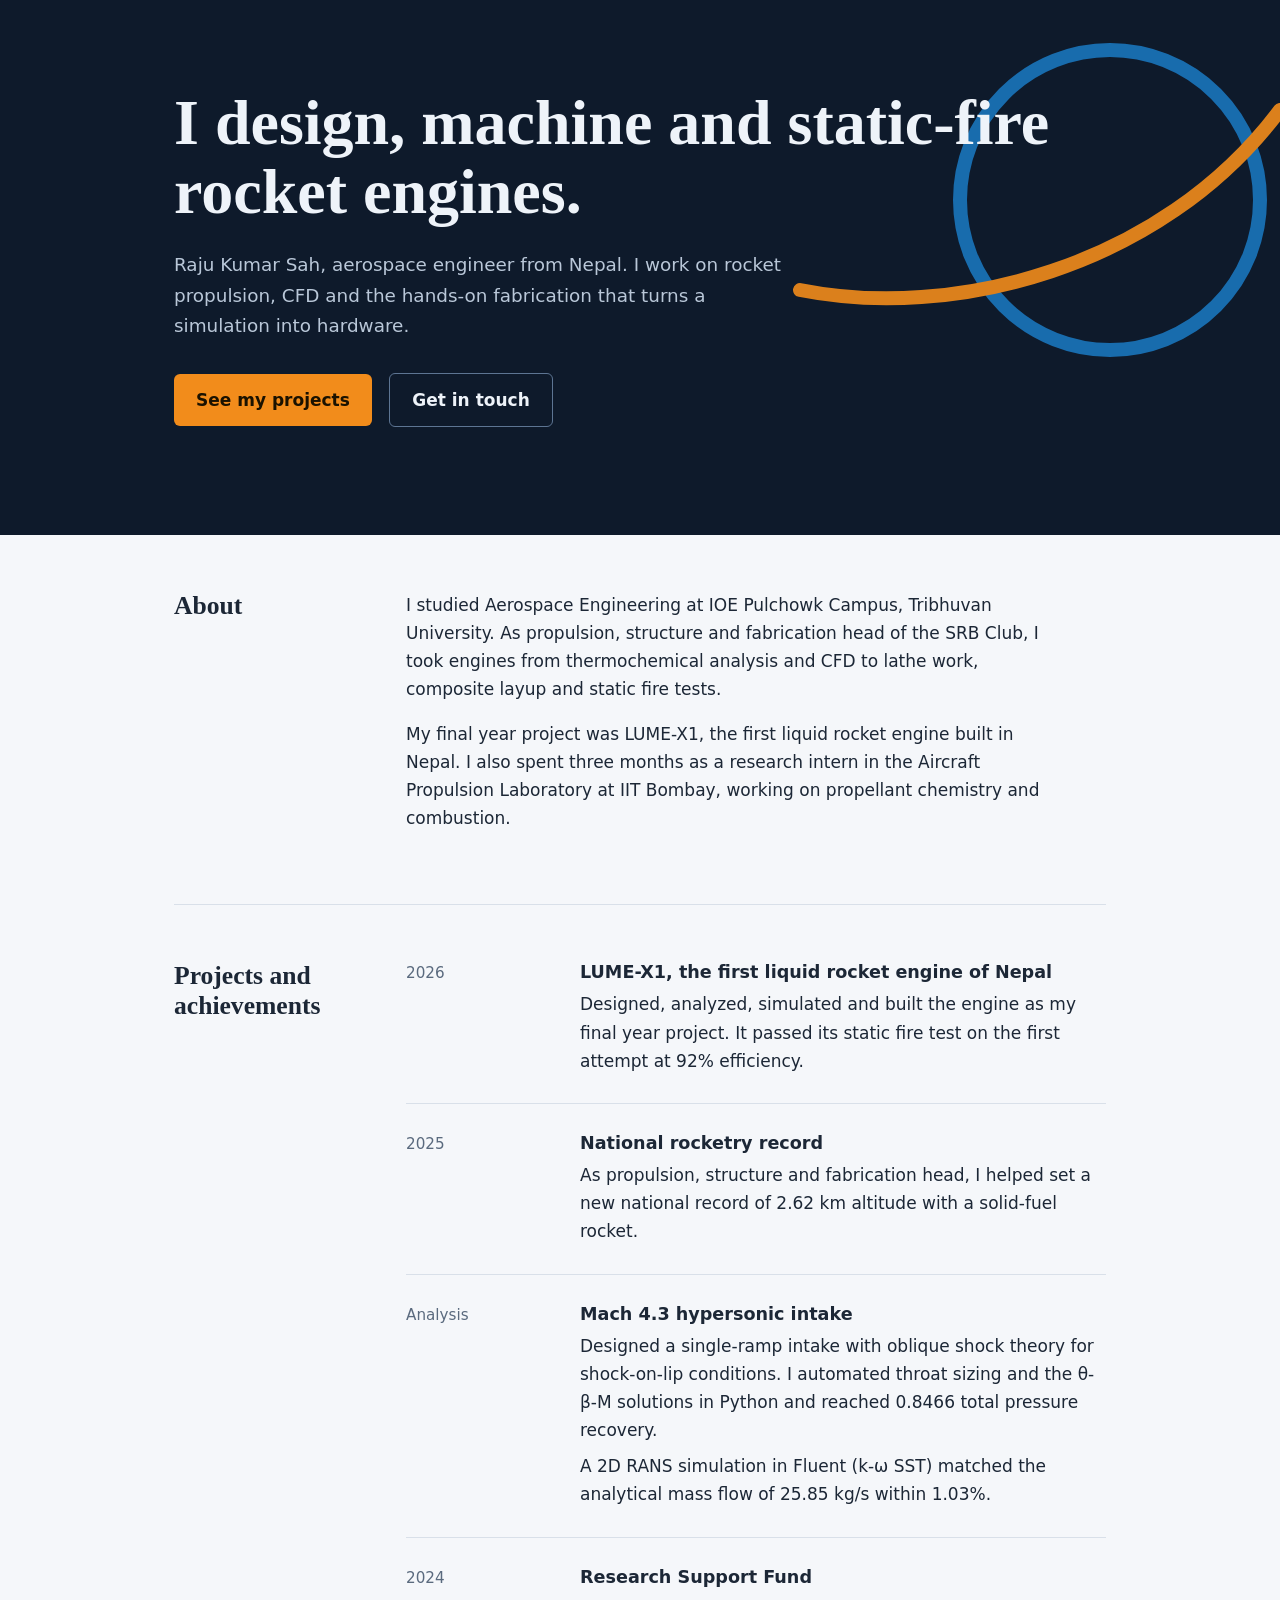
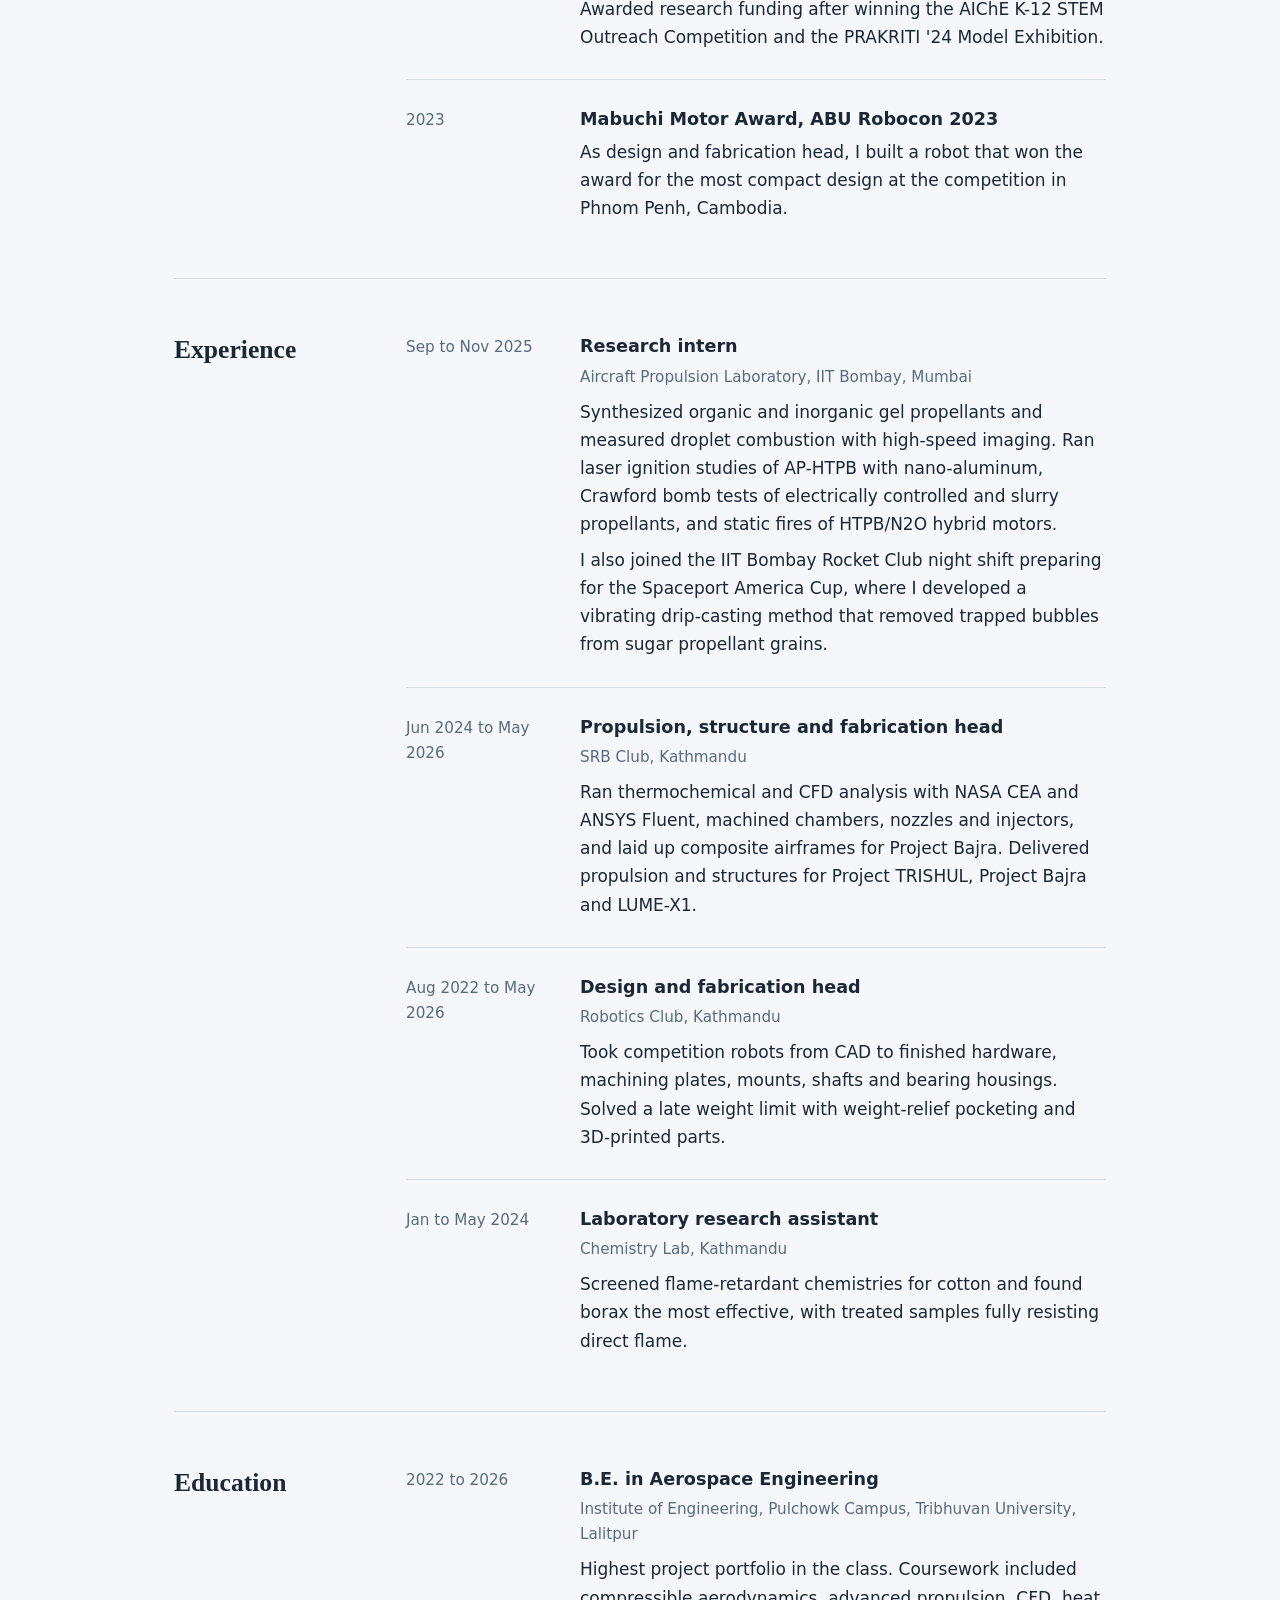
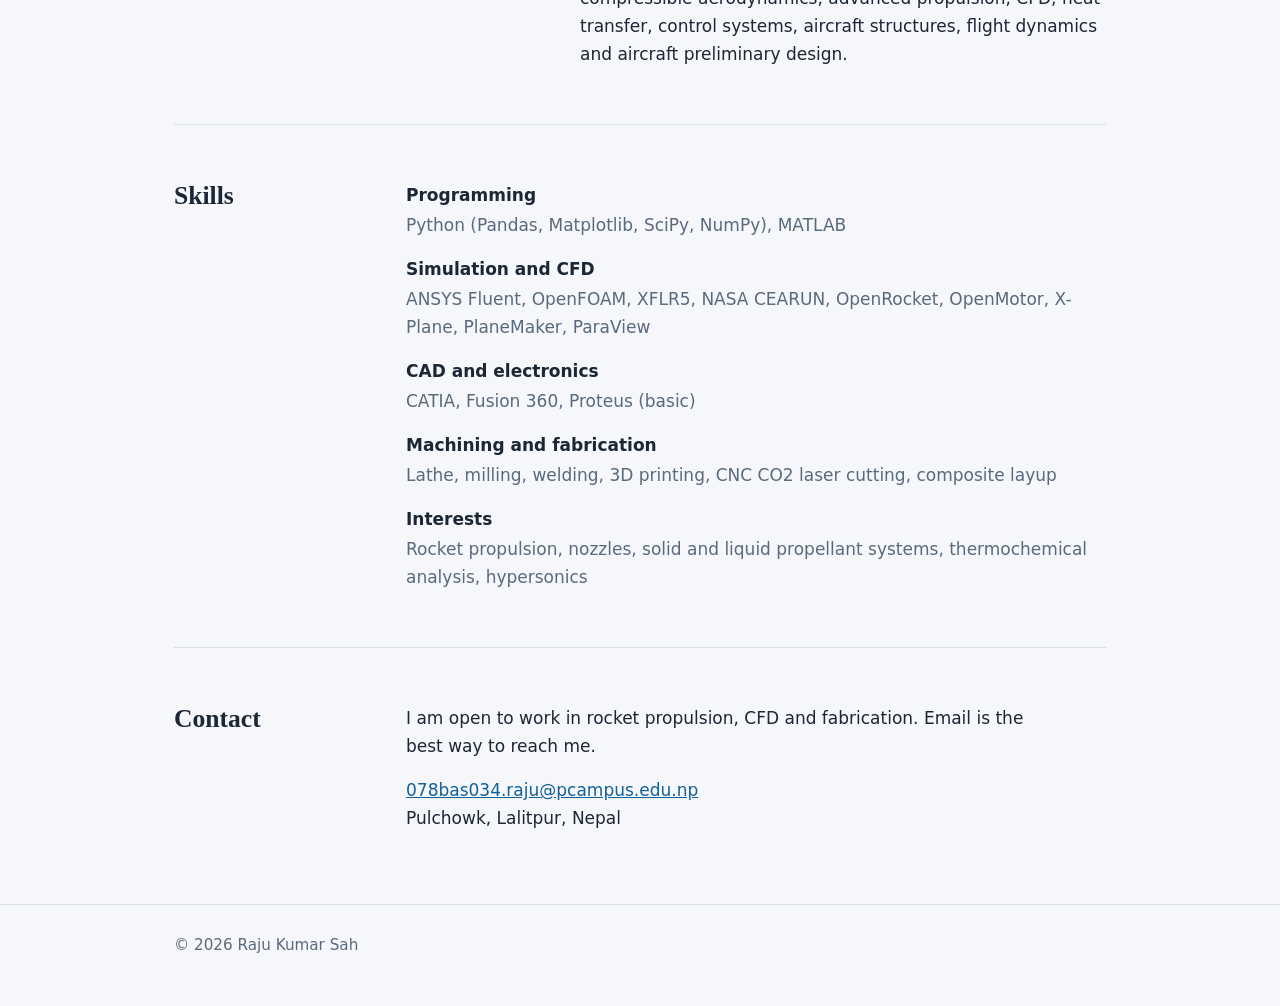
==== index1.html @ 1dc3b313 "Add files via upload" ====
<!DOCTYPE html>
<html lang="en">
<head>
  <meta charset="UTF-8">
  <meta name="viewport" content="width=device-width, initial-scale=1">
  <title>Raju Kumar Sah | Aerospace Engineer</title>
  <meta name="description" content="Portfolio of Raju Kumar Sah, aerospace engineer from Nepal working on rocket propulsion, CFD and precision fabrication.">
  <link rel="icon" type="image/png" href="faviconn.png">
  <style>
    :root {
      --ink: #0e1a2b;
      --paper: #f5f7fa;
      --text: #1c2736;
      --muted: #5a6a7e;
      --line: #d9e0e9;
      --blue: #1a75bc;
      --orange: #f28c1b;
      --link: #14609b;
    }
    @media (prefers-color-scheme: dark) {
      :root {
        --paper: #0b1420;
        --text: #dfe6ef;
        --muted: #9aa9bc;
        --line: #223247;
        --link: #6db4ec;
      }
    }
    * { box-sizing: border-box; }
    html { scroll-behavior: smooth; }
    body {
      margin: 0;
      background: var(--paper);
      color: var(--text);
      font: 17px/1.65 system-ui, -apple-system, "Segoe UI", Roboto, Arial, sans-serif;
    }
    a { color: var(--link); }
    a:focus-visible, .btn:focus-visible { outline: 3px solid var(--orange); outline-offset: 3px; }
    .wrap { max-width: 980px; margin: 0 auto; padding: 0 24px; }

    /* Hero */
    .hero { background: var(--ink); color: #eef3f9; position: relative; overflow: hidden; }
    .hero .wrap { padding-top: 88px; padding-bottom: 96px; position: relative; z-index: 1; }
    .hero h1 {
      font: 700 clamp(2.2rem, 6vw, 4rem)/1.08 Georgia, "Times New Roman", serif;
      margin: 0 0 24px;
      max-width: 15em;
    }
    .hero p { margin: 0 0 32px; max-width: 34em; color: #b9c7d8; font-size: 1.15rem; }
    .btn {
      display: inline-block; padding: 12px 22px; border-radius: 6px;
      text-decoration: none; font-weight: 600; margin: 0 12px 12px 0;
    }
    .btn.primary { background: var(--orange); color: #1b1200; }
    .btn.ghost { border: 1.5px solid #5d7593; color: #eef3f9; }
    .arc { position: absolute; right: -60px; top: 20px; width: 560px; max-width: 90vw; opacity: .9; }
    #fx { position: absolute; inset: 0; width: 100%; height: 100%; pointer-events: none; }

    /* Sections */
    .sec {
      display: grid; grid-template-columns: 200px 1fr; gap: 32px;
      padding: 56px 0; border-top: 1px solid var(--line);
    }
    main .sec:first-child { border-top: 0; }
    h2 { font: 700 1.6rem/1.2 Georgia, "Times New Roman", serif; margin: 0; }
    .entry {
      display: grid; grid-template-columns: 150px 1fr; gap: 24px;
      padding: 0 0 28px; margin: 0 0 28px; border-bottom: 1px solid var(--line);
    }
    .entry:last-child { border-bottom: 0; margin-bottom: 0; padding-bottom: 0; }
    .when { color: var(--muted); font-size: .95rem; }
    h3 { margin: 0 0 6px; font-size: 1.1rem; line-height: 1.35; }
    .org { color: var(--muted); margin: 0 0 8px; font-size: .95rem; }
    .entry p { margin: 0 0 8px; max-width: 60ch; }
    .entry p:last-child { margin-bottom: 0; }
    .about p { margin: 0 0 16px; max-width: 60ch; }
    dl { margin: 0; }
    dt { font-weight: 700; margin-top: 16px; }
    dt:first-child { margin-top: 0; }
    dd { margin: 2px 0 0; color: var(--muted); }
    footer { border-top: 1px solid var(--line); padding: 28px 0 48px; color: var(--muted); font-size: .95rem; }

    @media (max-width: 720px) {
      .sec { grid-template-columns: 1fr; gap: 20px; padding: 40px 0; }
      .entry { grid-template-columns: 1fr; gap: 4px; }
      .hero .wrap { padding-top: 64px; padding-bottom: 72px; }
      .arc { opacity: .35; right: -140px; }
    }
  </style>
</head>
<body>
  <header class="hero">
    <svg class="arc" viewBox="0 0 560 360" fill="none" aria-hidden="true">
      <circle cx="330" cy="180" r="150" stroke="#1a75bc" stroke-width="14"/>
      <path d="M20 270 C 170 300, 380 250, 500 90" stroke="#f28c1b" stroke-width="14" stroke-linecap="round"/>
    </svg>
    <canvas id="fx" aria-hidden="true"></canvas>
    <div class="wrap">
      <h1>I design, machine and static-fire rocket engines.</h1>
      <p>Raju Kumar Sah, aerospace engineer from Nepal. I work on rocket propulsion, CFD and the hands-on fabrication that turns a simulation into hardware.</p>
      <a class="btn primary" href="#projects">See my projects</a>
      <a class="btn ghost" href="#contact">Get in touch</a>
    </div>
  </header>

  <main class="wrap">
    <section class="sec about" id="about">
      <h2>About</h2>
      <div>
        <p>I studied Aerospace Engineering at IOE Pulchowk Campus, Tribhuvan University. As propulsion, structure and fabrication head of the SRB Club, I took engines from thermochemical analysis and CFD to lathe work, composite layup and static fire tests.</p>
        <p>My final year project was LUME-X1, the first liquid rocket engine built in Nepal. I also spent three months as a research intern in the Aircraft Propulsion Laboratory at IIT Bombay, working on propellant chemistry and combustion.</p>
      </div>
    </section>

    <section class="sec" id="projects">
      <h2>Projects and achievements</h2>
      <div>
        <article class="entry">
          <div class="when">2026</div>
          <div>
            <h3>LUME-X1, the first liquid rocket engine of Nepal</h3>
            <p>Designed, analyzed, simulated and built the engine as my final year project. It passed its static fire test on the first attempt at 92% efficiency.</p>
          </div>
        </article>
        <article class="entry">
          <div class="when">2025</div>
          <div>
            <h3>National rocketry record</h3>
            <p>As propulsion, structure and fabrication head, I helped set a new national record of 2.62 km altitude with a solid-fuel rocket.</p>
          </div>
        </article>
        <article class="entry">
          <div class="when">Analysis</div>
          <div>
            <h3>Mach 4.3 hypersonic intake</h3>
            <p>Designed a single-ramp intake with oblique shock theory for shock-on-lip conditions. I automated throat sizing and the &theta;-&beta;-M solutions in Python and reached 0.8466 total pressure recovery.</p>
            <p>A 2D RANS simulation in Fluent (k-&omega; SST) matched the analytical mass flow of 25.85 kg/s within 1.03%.</p>
          </div>
        </article>
        <article class="entry">
          <div class="when">2024</div>
          <div>
            <h3>Research Support Fund</h3>
            <p>Awarded research funding after winning the AIChE K-12 STEM Outreach Competition and the PRAKRITI '24 Model Exhibition.</p>
          </div>
        </article>
        <article class="entry">
          <div class="when">2023</div>
          <div>
            <h3>Mabuchi Motor Award, ABU Robocon 2023</h3>
            <p>As design and fabrication head, I built a robot that won the award for the most compact design at the competition in Phnom Penh, Cambodia.</p>
          </div>
        </article>
      </div>
    </section>

    <section class="sec" id="experience">
      <h2>Experience</h2>
      <div>
        <article class="entry">
          <div class="when">Sep to Nov 2025</div>
          <div>
            <h3>Research intern</h3>
            <p class="org">Aircraft Propulsion Laboratory, IIT Bombay, Mumbai</p>
            <p>Synthesized organic and inorganic gel propellants and measured droplet combustion with high-speed imaging. Ran laser ignition studies of AP-HTPB with nano-aluminum, Crawford bomb tests of electrically controlled and slurry propellants, and static fires of HTPB/N2O hybrid motors.</p>
            <p>I also joined the IIT Bombay Rocket Club night shift preparing for the Spaceport America Cup, where I developed a vibrating drip-casting method that removed trapped bubbles from sugar propellant grains.</p>
          </div>
        </article>
        <article class="entry">
          <div class="when">Jun 2024 to May 2026</div>
          <div>
            <h3>Propulsion, structure and fabrication head</h3>
            <p class="org">SRB Club, Kathmandu</p>
            <p>Ran thermochemical and CFD analysis with NASA CEA and ANSYS Fluent, machined chambers, nozzles and injectors, and laid up composite airframes for Project Bajra. Delivered propulsion and structures for Project TRISHUL, Project Bajra and LUME-X1.</p>
          </div>
        </article>
        <article class="entry">
          <div class="when">Aug 2022 to May 2026</div>
          <div>
            <h3>Design and fabrication head</h3>
            <p class="org">Robotics Club, Kathmandu</p>
            <p>Took competition robots from CAD to finished hardware, machining plates, mounts, shafts and bearing housings. Solved a late weight limit with weight-relief pocketing and 3D-printed parts.</p>
          </div>
        </article>
        <article class="entry">
          <div class="when">Jan to May 2024</div>
          <div>
            <h3>Laboratory research assistant</h3>
            <p class="org">Chemistry Lab, Kathmandu</p>
            <p>Screened flame-retardant chemistries for cotton and found borax the most effective, with treated samples fully resisting direct flame.</p>
          </div>
        </article>
      </div>
    </section>

    <section class="sec" id="education">
      <h2>Education</h2>
      <div>
        <article class="entry">
          <div class="when">2022 to 2026</div>
          <div>
            <h3>B.E. in Aerospace Engineering</h3>
            <p class="org">Institute of Engineering, Pulchowk Campus, Tribhuvan University, Lalitpur</p>
            <p>Highest project portfolio in the class. Coursework included compressible aerodynamics, advanced propulsion, CFD, heat transfer, control systems, aircraft structures, flight dynamics and aircraft preliminary design.</p>
          </div>
        </article>
      </div>
    </section>

    <section class="sec" id="skills">
      <h2>Skills</h2>
      <dl>
        <dt>Programming</dt>
        <dd>Python (Pandas, Matplotlib, SciPy, NumPy), MATLAB</dd>
        <dt>Simulation and CFD</dt>
        <dd>ANSYS Fluent, OpenFOAM, XFLR5, NASA CEARUN, OpenRocket, OpenMotor, X-Plane, PlaneMaker, ParaView</dd>
        <dt>CAD and electronics</dt>
        <dd>CATIA, Fusion 360, Proteus (basic)</dd>
        <dt>Machining and fabrication</dt>
        <dd>Lathe, milling, welding, 3D printing, CNC CO2 laser cutting, composite layup</dd>
        <dt>Interests</dt>
        <dd>Rocket propulsion, nozzles, solid and liquid propellant systems, thermochemical analysis, hypersonics</dd>
      </dl>
    </section>

    <section class="sec" id="contact">
      <h2>Contact</h2>
      <div class="about">
        <p>I am open to work in rocket propulsion, CFD and fabrication. Email is the best way to reach me.</p>
        <p><a href="mailto:078bas034.raju@pcampus.edu.np">078bas034.raju@pcampus.edu.np</a><br>Pulchowk, Lalitpur, Nepal</p>
      </div>
    </section>
  </main>

  <footer>
    <div class="wrap">&copy; 2026 Raju Kumar Sah</div>
  </footer>

  <script>
    /* Slow subsonic liquid rockets launched from the cursor in random directions, top section only */
    (function () {
      var hero = document.querySelector('.hero');
      var cv = document.getElementById('fx');
      if (!hero || !cv || matchMedia('(prefers-reduced-motion: reduce)').matches) return;
      var ctx = cv.getContext('2d');
      var dpr = Math.min(window.devicePixelRatio || 1, 2);
      var W, H, rockets = [], puffs = [], anchor = null, lastLaunch = 0;

      function size() {
        W = hero.clientWidth; H = hero.clientHeight;
        cv.width = W * dpr; cv.height = H * dpr;
        ctx.setTransform(dpr, 0, 0, dpr, 0, 0);
      }
      size();
      addEventListener('resize', size);

      hero.addEventListener('pointermove', function (e) {
        if (e.pointerType === 'touch') return;
        var r = hero.getBoundingClientRect();
        var x = e.clientX - r.left, y = e.clientY - r.top;
        if (!anchor) { anchor = { x: x, y: y }; return; }
        var now = Date.now();
        if (now - lastLaunch > 220 && Math.hypot(x - anchor.x, y - anchor.y) > 14 && rockets.length < 12) {
          var dir = Math.random() * Math.PI * 2;
          rockets.push({ x: x, y: y, base: dir, a: dir, v: 0.8, age: 0, ph: Math.random() * 6 });
          lastLaunch = now;
          anchor = { x: x, y: y };
        }
      });
      hero.addEventListener('pointerleave', function () { anchor = null; });

      function drawRocket(k) {
        ctx.save();
        ctx.translate(k.x, k.y);
        ctx.rotate(k.a);
        /* smooth subsonic exhaust plume, no shock diamonds */
        ctx.globalCompositeOperation = 'lighter';
        var L = 12 + k.v * 4;
        var g = ctx.createLinearGradient(-19, 0, -19 - L, 0);
        g.addColorStop(0, 'rgba(255,225,160,0.95)');
        g.addColorStop(0.4, 'rgba(255,150,50,0.6)');
        g.addColorStop(1, 'rgba(255,100,20,0)');
        ctx.fillStyle = g;
        ctx.beginPath(); ctx.moveTo(-19, -4); ctx.quadraticCurveTo(-19 - L * 0.6, -3, -19 - L, 0);
        ctx.quadraticCurveTo(-19 - L * 0.6, 3, -19, 4); ctx.fill();
        ctx.fillStyle = 'rgba(255,245,220,0.7)';
        ctx.beginPath(); ctx.moveTo(-19, -1.8); ctx.lineTo(-19 - L * 0.45, 0); ctx.lineTo(-19, 1.8); ctx.fill();
        /* airframe: tank, interstage band, ogive nose, engine bell, small fins */
        ctx.globalCompositeOperation = 'source-over';
        ctx.fillStyle = '#1a75bc';
        ctx.beginPath(); ctx.moveTo(-14, -3.5); ctx.lineTo(-18, -8); ctx.lineTo(-9, -3.5); ctx.fill();
        ctx.beginPath(); ctx.moveTo(-14, 3.5); ctx.lineTo(-18, 8); ctx.lineTo(-9, 3.5); ctx.fill();
        ctx.fillStyle = '#7c8ba0';
        ctx.beginPath(); ctx.moveTo(-14, -2); ctx.lineTo(-19, -4); ctx.lineTo(-19, 4); ctx.lineTo(-14, 2); ctx.fill();
        ctx.fillStyle = '#e9f1fb';
        ctx.fillRect(-14, -3.5, 26, 7);
        ctx.fillStyle = '#2c3a4d';
        ctx.fillRect(-2, -3.5, 3, 7);
        ctx.fillStyle = '#f28c1b';
        ctx.beginPath(); ctx.moveTo(12, -3.5); ctx.quadraticCurveTo(21, -2.5, 26, 0);
        ctx.quadraticCurveTo(21, 2.5, 12, 3.5); ctx.fill();
        ctx.restore();
      }

      function frame() {
        ctx.clearRect(0, 0, W, H);
        var i, p, k;
        for (i = rockets.length - 1; i >= 0; i--) {
          k = rockets[i];
          k.v = Math.min(k.v + 0.05, 5);
          k.age++;
          k.a = k.base + Math.sin(k.age * 0.12 + k.ph) * 0.04;
          k.x += Math.cos(k.a) * k.v; k.y += Math.sin(k.a) * k.v;
          if (k.age > 300 || k.y < -60 || k.y > H + 60 || k.x < -60 || k.x > W + 60) { rockets.splice(i, 1); continue; }
          var tx = k.x - Math.cos(k.a) * 20, ty = k.y - Math.sin(k.a) * 20;
          if (puffs.length < 900) {
            puffs.push({ x: tx, y: ty, vx: (Math.random() - 0.5) * 0.5, vy: (Math.random() - 0.5) * 0.5, life: 1, r: 3, hot: true });
            puffs.push({ x: tx, y: ty, vx: (Math.random() - 0.5) * 0.7, vy: (Math.random() - 0.5) * 0.7, life: 1, r: 5, hot: false });
          }
        }
        ctx.globalCompositeOperation = 'lighter';
        for (i = puffs.length - 1; i >= 0; i--) {
          p = puffs[i];
          p.x += p.vx; p.y += p.vy;
          p.life -= p.hot ? 0.06 : 0.018;
          p.r += p.hot ? 0.15 : 0.28;
          if (p.life <= 0) { puffs.splice(i, 1); continue; }
          ctx.fillStyle = p.hot ? 'rgba(255,170,70,' + (0.4 * p.life) + ')' : 'rgba(170,190,215,' + (0.16 * p.life) + ')';
          ctx.beginPath(); ctx.arc(p.x, p.y, p.r, 0, 6.283); ctx.fill();
        }
        ctx.globalCompositeOperation = 'source-over';
        for (i = 0; i < rockets.length; i++) drawRocket(rockets[i]);
        requestAnimationFrame(frame);
      }
      frame();
    })();
  </script>
</body>
</html>
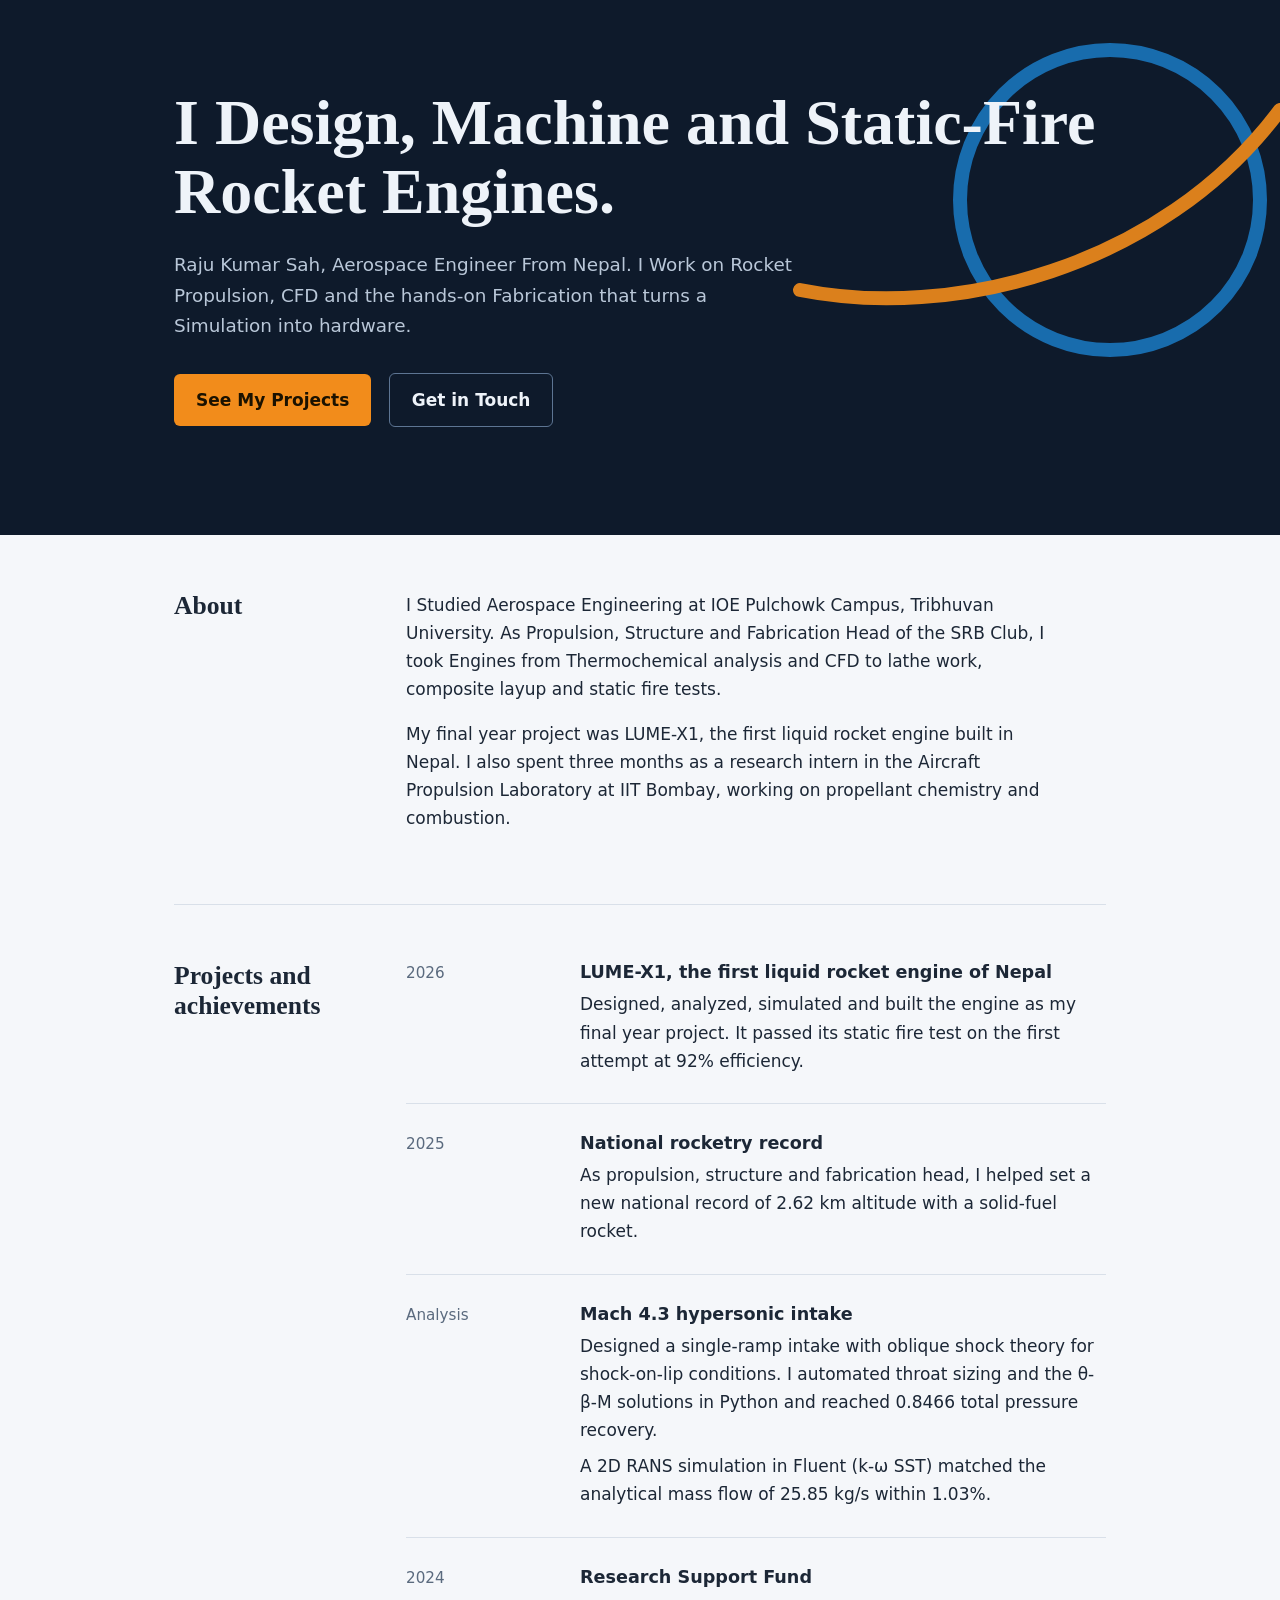
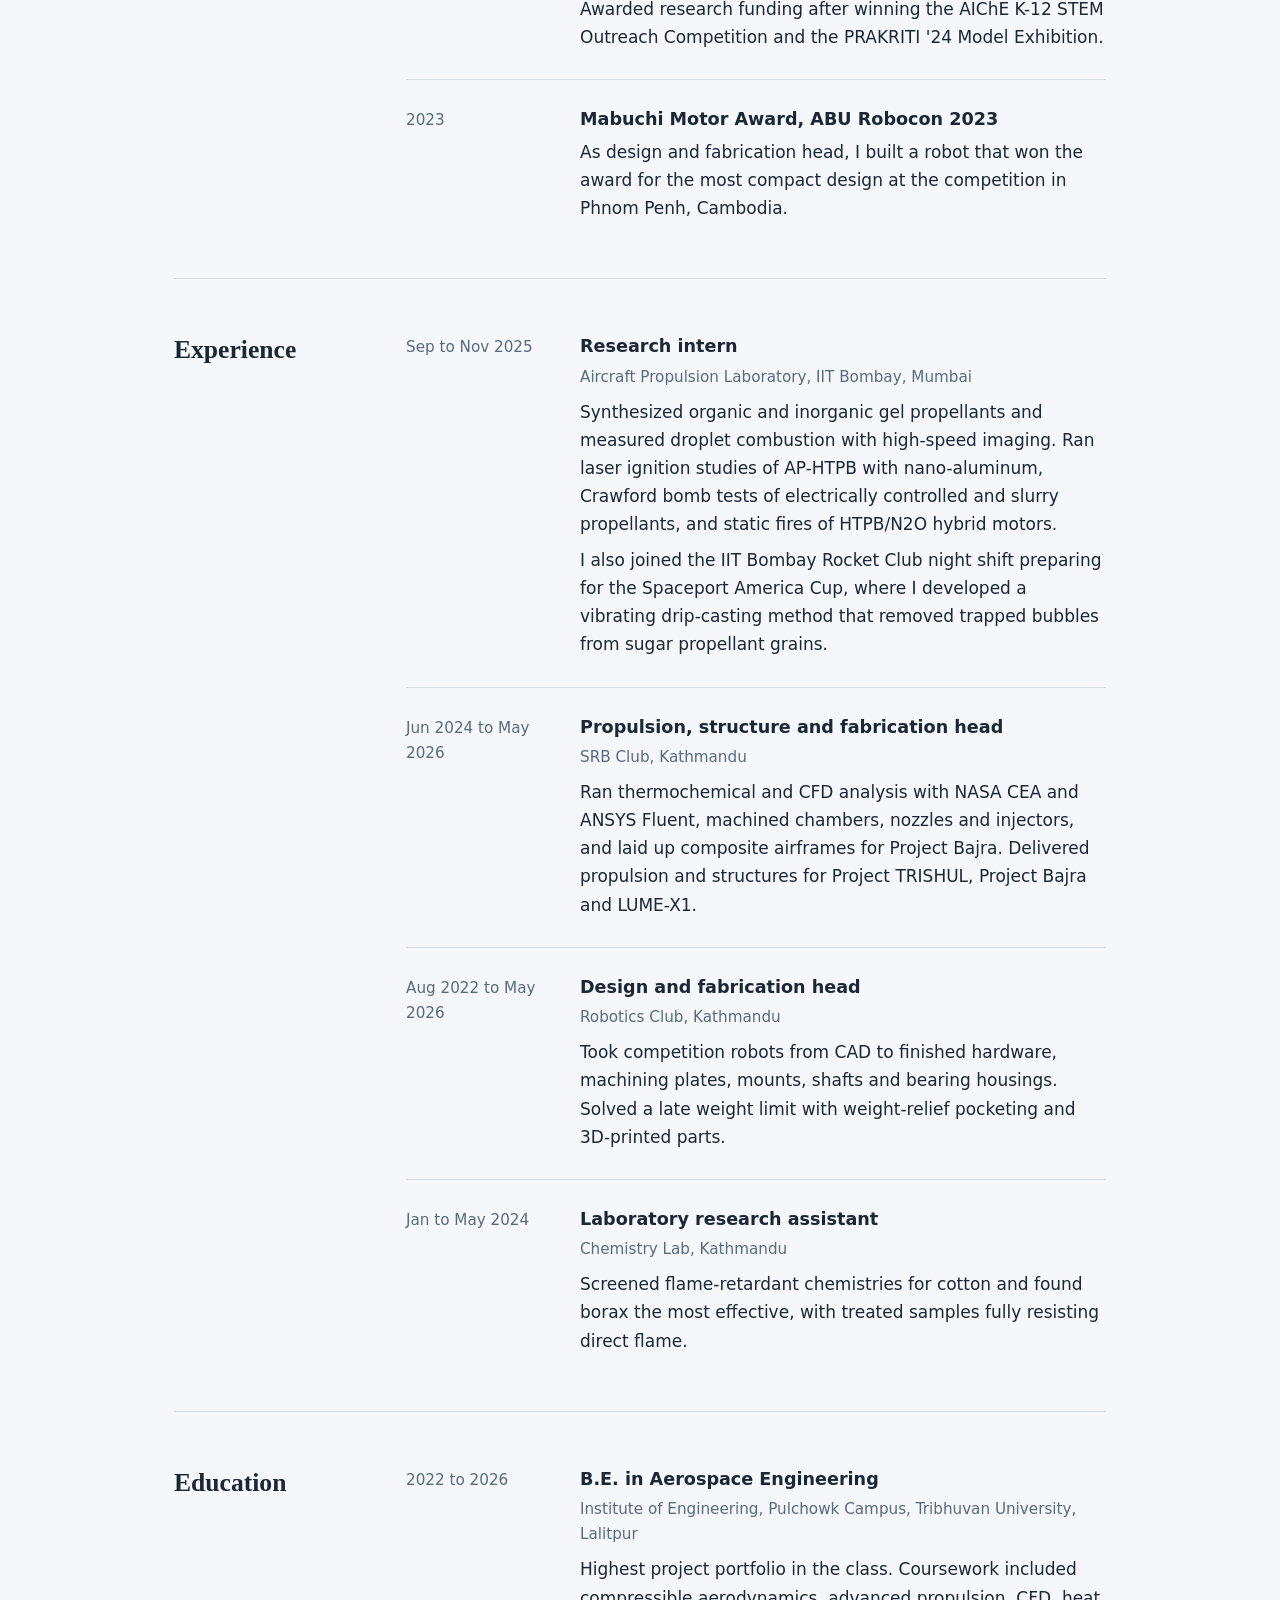
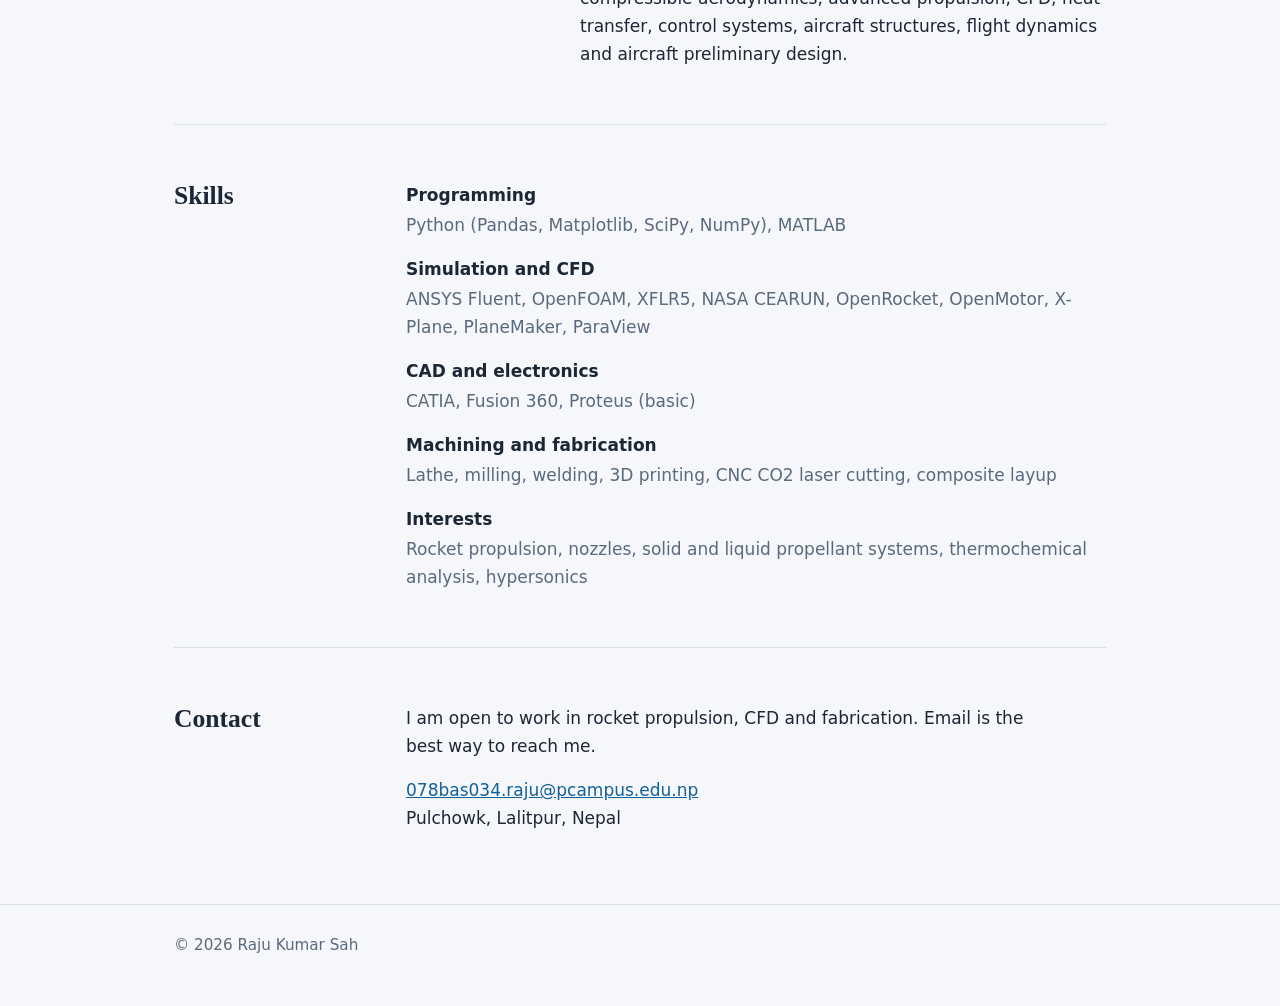
==== commit b0dfe3f4: "Update index1.html" ====
--- a/index1.html
+++ b/index1.html
@@ -4,7 +4,7 @@
   <meta charset="UTF-8">
   <meta name="viewport" content="width=device-width, initial-scale=1">
   <title>Raju Kumar Sah | Aerospace Engineer</title>
-  <meta name="description" content="Portfolio of Raju Kumar Sah, aerospace engineer from Nepal working on rocket propulsion, CFD and precision fabrication.">
+  <meta name="description" content="Portfolio of Raju Kumar Sah, Aerospace Engineer From Nepal Working on Rocket Propulsion, CFD and Precision Fabrication.">
   <link rel="icon" type="image/png" href="faviconn.png">
   <style>
     :root {
@@ -96,10 +96,10 @@
     </svg>
     <canvas id="fx" aria-hidden="true"></canvas>
     <div class="wrap">
-      <h1>I design, machine and static-fire rocket engines.</h1>
-      <p>Raju Kumar Sah, aerospace engineer from Nepal. I work on rocket propulsion, CFD and the hands-on fabrication that turns a simulation into hardware.</p>
-      <a class="btn primary" href="#projects">See my projects</a>
-      <a class="btn ghost" href="#contact">Get in touch</a>
+      <h1>I Design, Machine and Static-Fire Rocket Engines.</h1>
+      <p>Raju Kumar Sah, Aerospace Engineer From Nepal. I Work on Rocket Propulsion, CFD and the hands-on Fabrication that turns a Simulation into hardware.</p>
+      <a class="btn primary" href="#projects">See My Projects</a>
+      <a class="btn ghost" href="#contact">Get in Touch</a>
     </div>
   </header>
 
@@ -107,7 +107,7 @@
     <section class="sec about" id="about">
       <h2>About</h2>
       <div>
-        <p>I studied Aerospace Engineering at IOE Pulchowk Campus, Tribhuvan University. As propulsion, structure and fabrication head of the SRB Club, I took engines from thermochemical analysis and CFD to lathe work, composite layup and static fire tests.</p>
+        <p>I Studied Aerospace Engineering at IOE Pulchowk Campus, Tribhuvan University. As Propulsion, Structure and Fabrication Head of the SRB Club, I took Engines from Thermochemical analysis and CFD to lathe work, composite layup and static fire tests.</p>
         <p>My final year project was LUME-X1, the first liquid rocket engine built in Nepal. I also spent three months as a research intern in the Aircraft Propulsion Laboratory at IIT Bombay, working on propellant chemistry and combustion.</p>
       </div>
     </section>
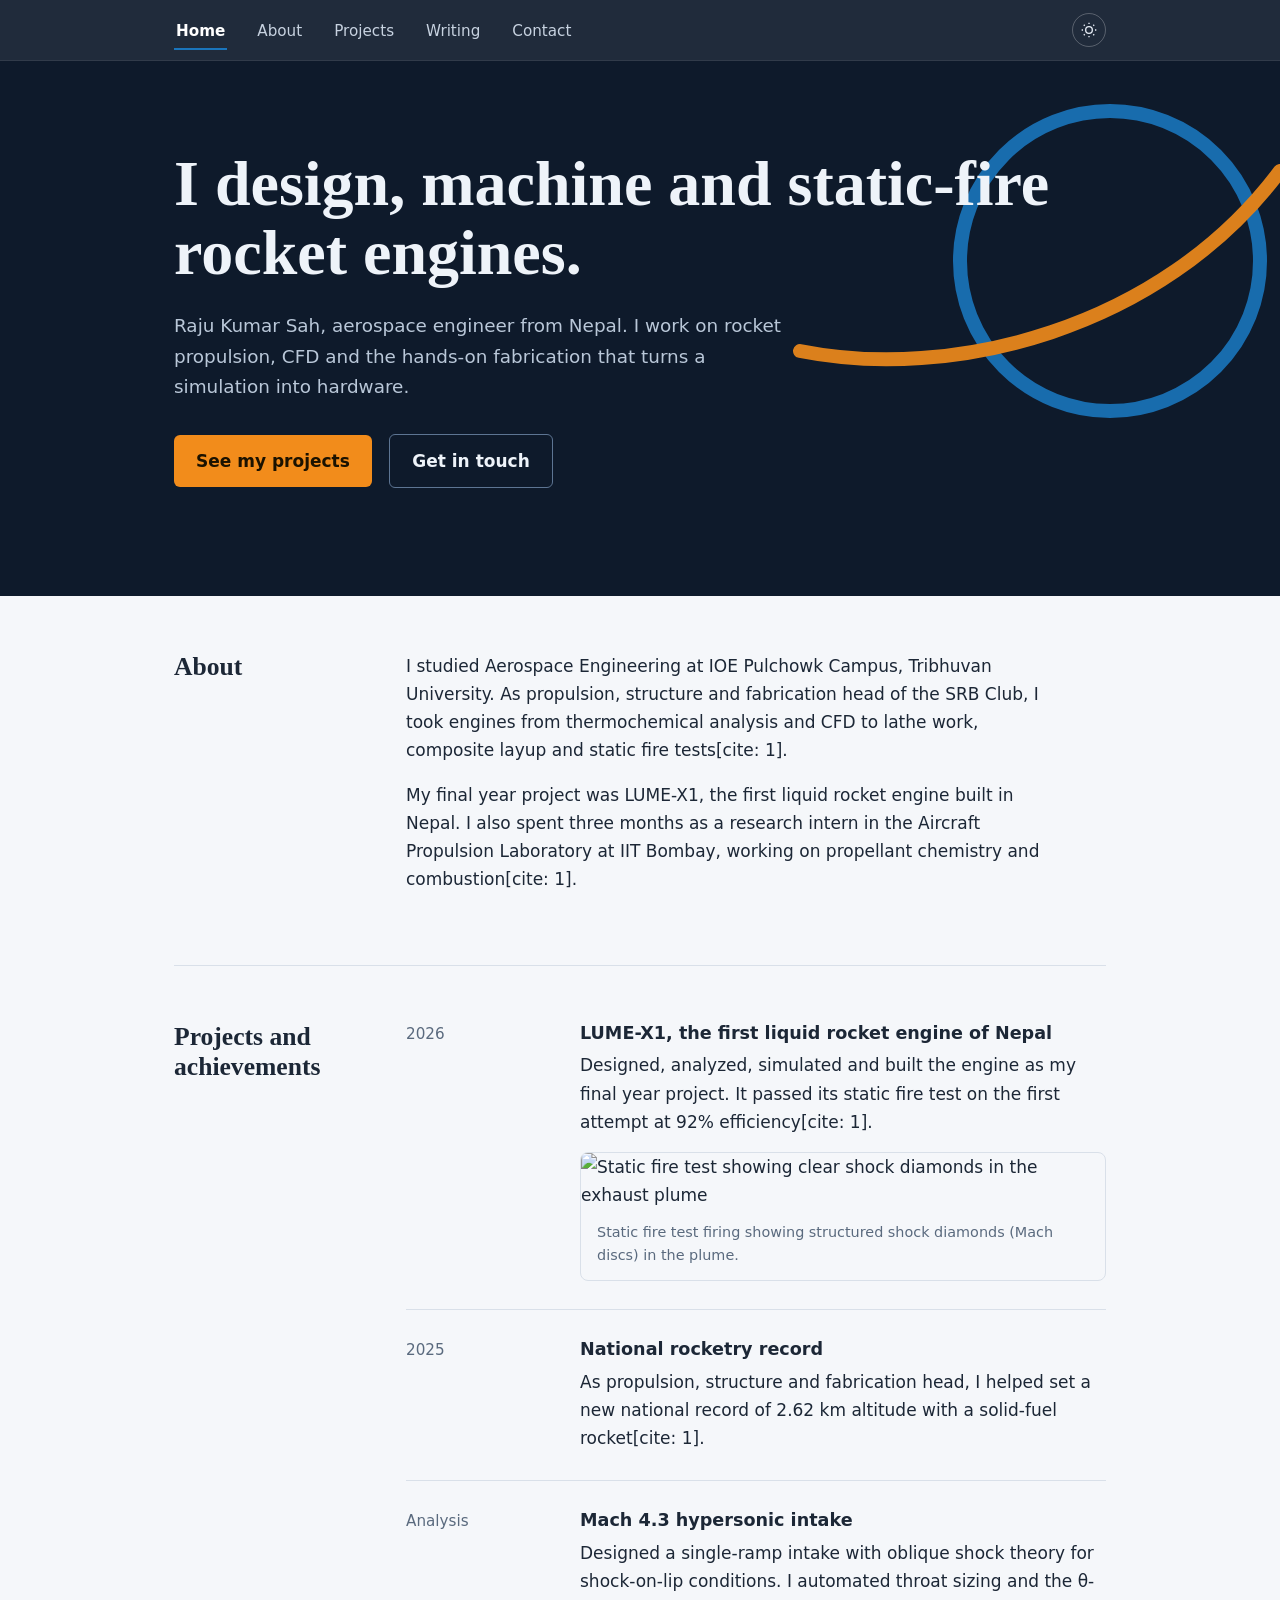
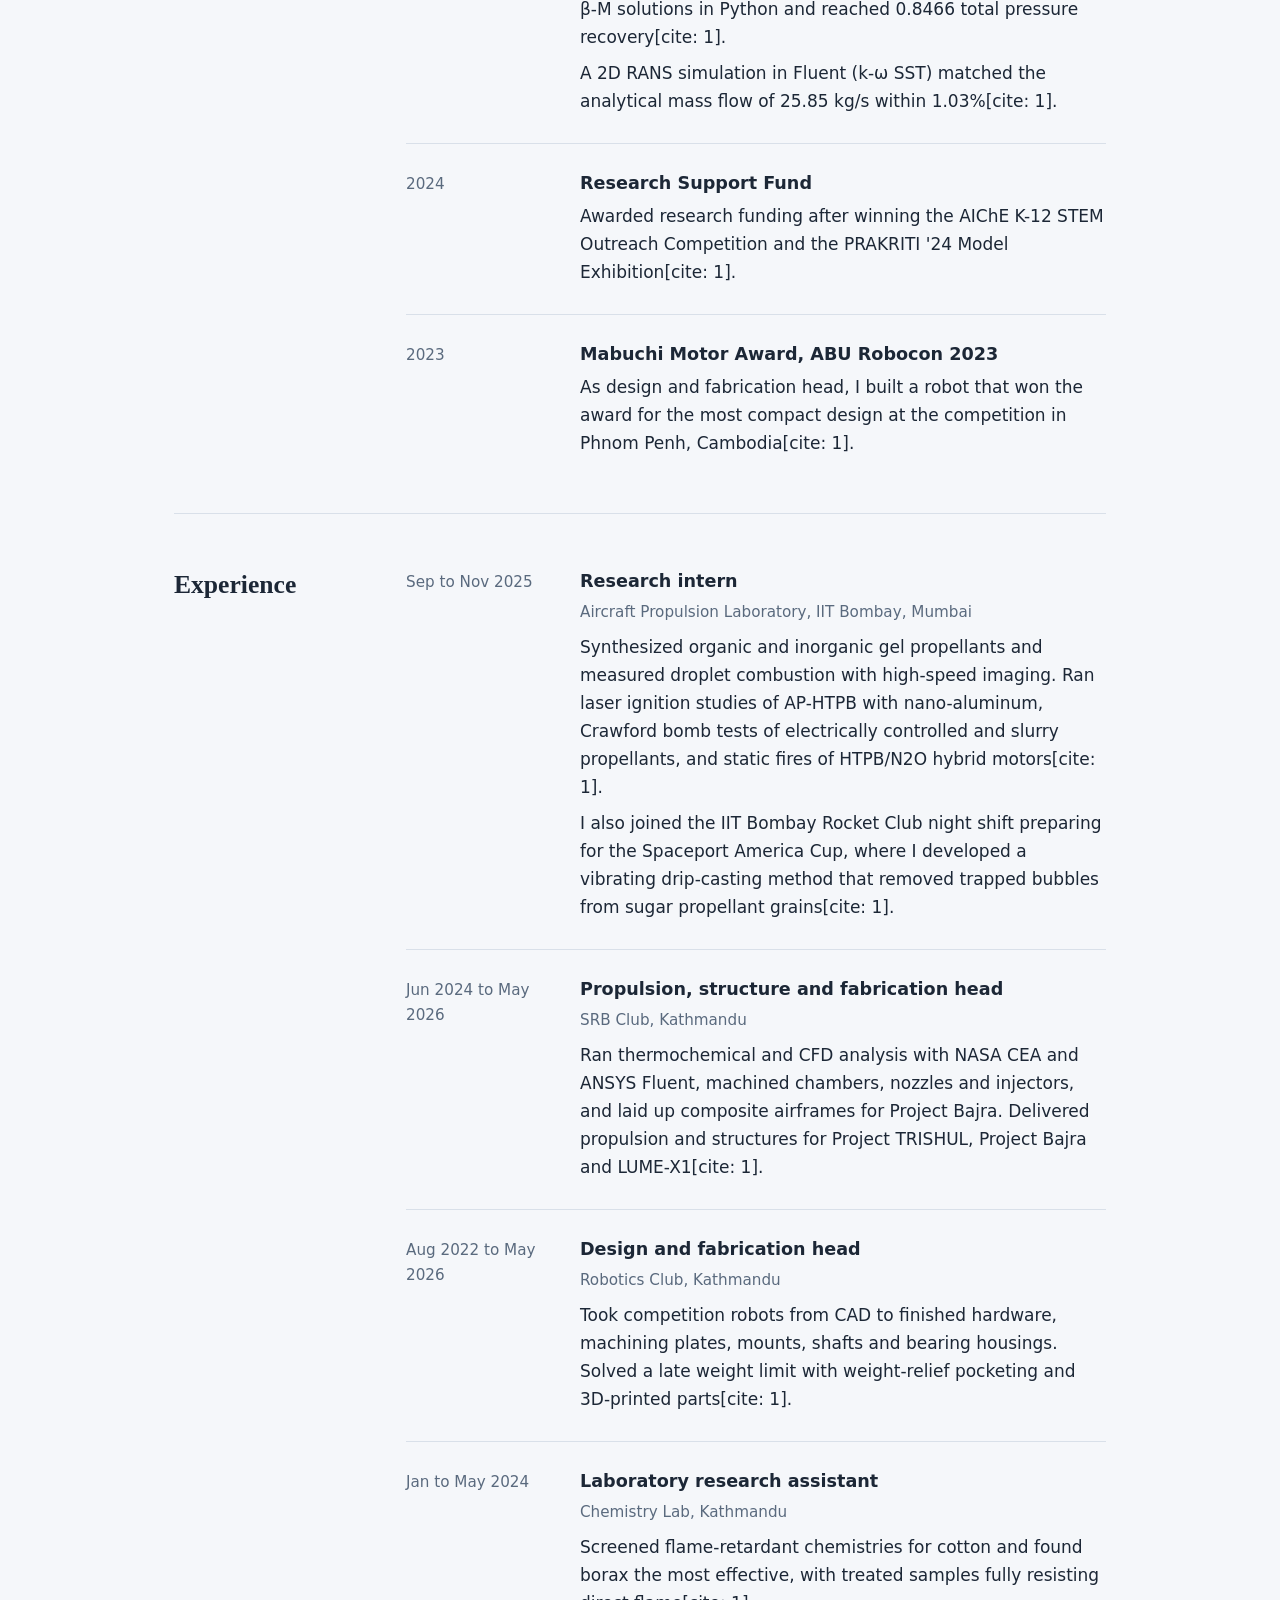
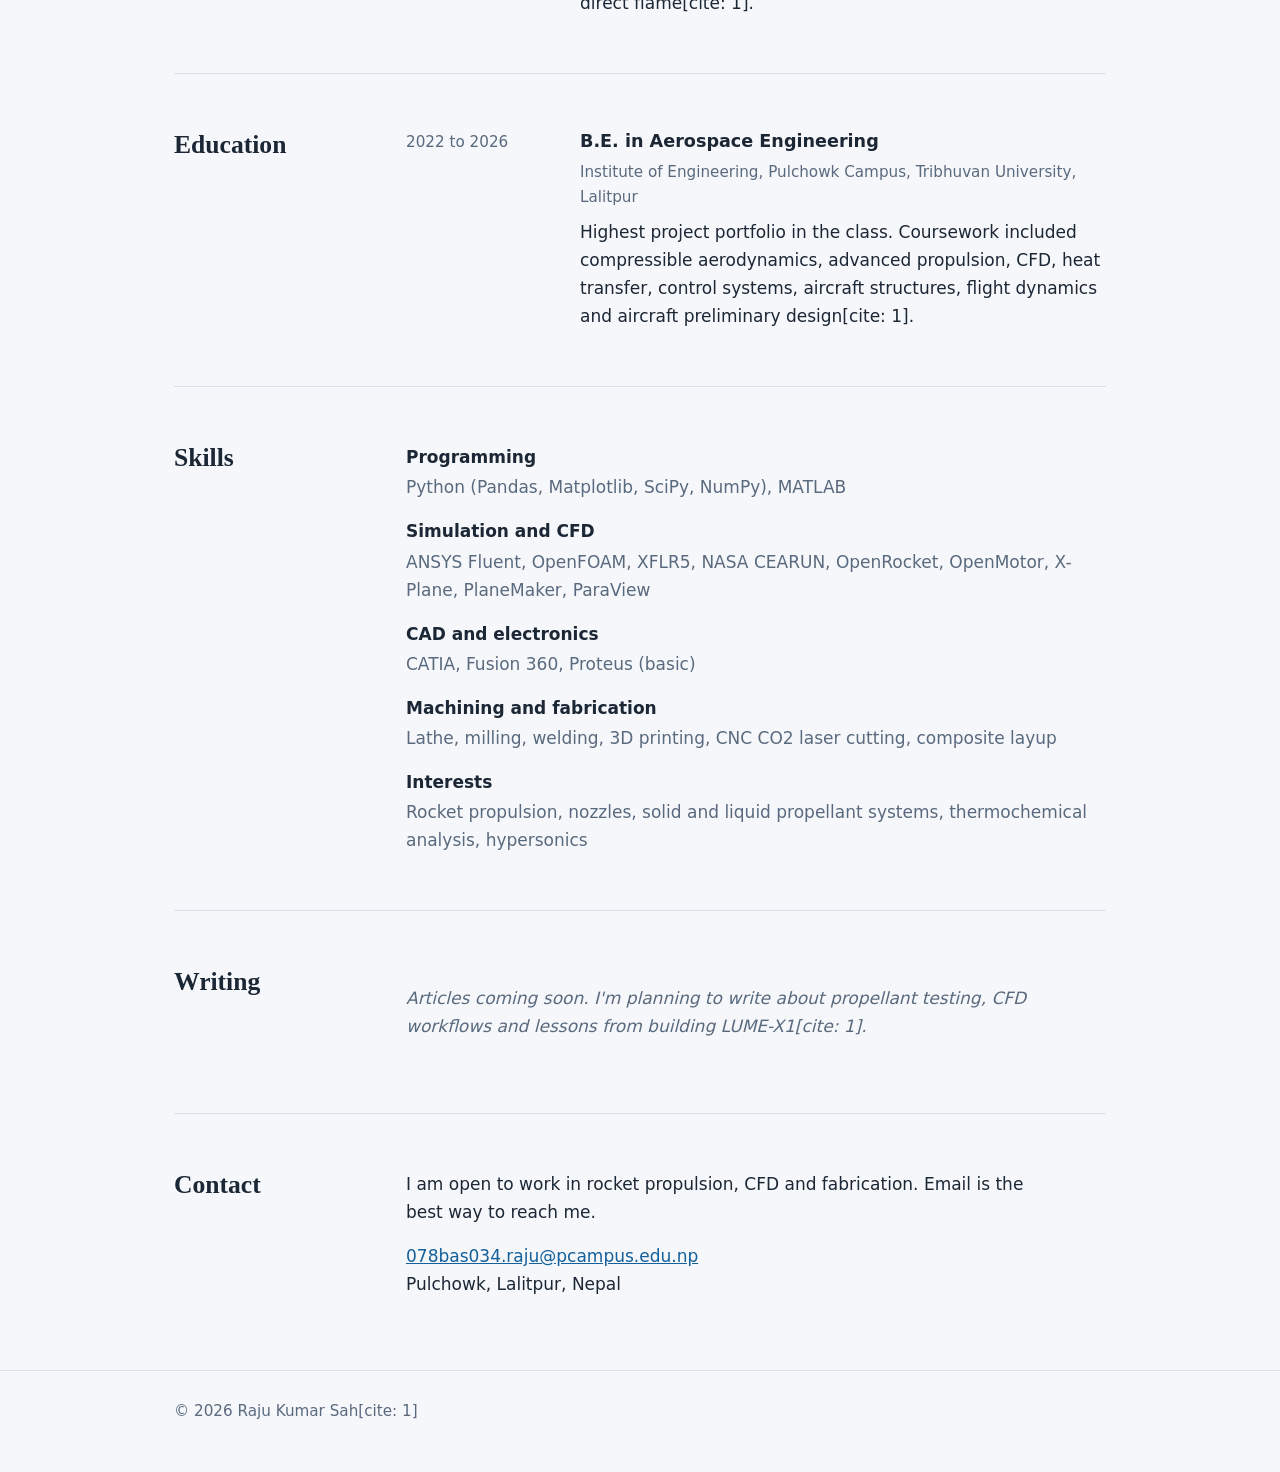
==== commit 3cc03efb: "Update index1.html" ====
--- a/index1.html
+++ b/index1.html
@@ -1,105 +1,116 @@
 <!DOCTYPE html>
 <html lang="en">
 <head>
-  <meta charset="UTF-8">
-  <meta name="viewport" content="width=device-width, initial-scale=1">
-  <title>Raju Kumar Sah | Aerospace Engineer</title>
-  <meta name="description" content="Portfolio of Raju Kumar Sah, Aerospace Engineer From Nepal Working on Rocket Propulsion, CFD and Precision Fabrication.">
-  <link rel="icon" type="image/png" href="faviconn.png">
-  <style>
-    :root {
-      --ink: #0e1a2b;
-      --paper: #f5f7fa;
-      --text: #1c2736;
-      --muted: #5a6a7e;
-      --line: #d9e0e9;
-      --blue: #1a75bc;
-      --orange: #f28c1b;
-      --link: #14609b;
-    }
-    @media (prefers-color-scheme: dark) {
-      :root {
-        --paper: #0b1420;
-        --text: #dfe6ef;
-        --muted: #9aa9bc;
-        --line: #223247;
-        --link: #6db4ec;
-      }
-    }
-    * { box-sizing: border-box; }
-    html { scroll-behavior: smooth; }
-    body {
-      margin: 0;
-      background: var(--paper);
-      color: var(--text);
-      font: 17px/1.65 system-ui, -apple-system, "Segoe UI", Roboto, Arial, sans-serif;
-    }
-    a { color: var(--link); }
-    a:focus-visible, .btn:focus-visible { outline: 3px solid var(--orange); outline-offset: 3px; }
-    .wrap { max-width: 980px; margin: 0 auto; padding: 0 24px; }
-
-    /* Hero */
-    .hero { background: var(--ink); color: #eef3f9; position: relative; overflow: hidden; }
-    .hero .wrap { padding-top: 88px; padding-bottom: 96px; position: relative; z-index: 1; }
-    .hero h1 {
-      font: 700 clamp(2.2rem, 6vw, 4rem)/1.08 Georgia, "Times New Roman", serif;
-      margin: 0 0 24px;
-      max-width: 15em;
-    }
-    .hero p { margin: 0 0 32px; max-width: 34em; color: #b9c7d8; font-size: 1.15rem; }
-    .btn {
-      display: inline-block; padding: 12px 22px; border-radius: 6px;
-      text-decoration: none; font-weight: 600; margin: 0 12px 12px 0;
-    }
-    .btn.primary { background: var(--orange); color: #1b1200; }
-    .btn.ghost { border: 1.5px solid #5d7593; color: #eef3f9; }
-    .arc { position: absolute; right: -60px; top: 20px; width: 560px; max-width: 90vw; opacity: .9; }
-    #fx { position: absolute; inset: 0; width: 100%; height: 100%; pointer-events: none; }
-
-    /* Sections */
-    .sec {
-      display: grid; grid-template-columns: 200px 1fr; gap: 32px;
-      padding: 56px 0; border-top: 1px solid var(--line);
-    }
-    main .sec:first-child { border-top: 0; }
-    h2 { font: 700 1.6rem/1.2 Georgia, "Times New Roman", serif; margin: 0; }
-    .entry {
-      display: grid; grid-template-columns: 150px 1fr; gap: 24px;
-      padding: 0 0 28px; margin: 0 0 28px; border-bottom: 1px solid var(--line);
-    }
-    .entry:last-child { border-bottom: 0; margin-bottom: 0; padding-bottom: 0; }
-    .when { color: var(--muted); font-size: .95rem; }
-    h3 { margin: 0 0 6px; font-size: 1.1rem; line-height: 1.35; }
-    .org { color: var(--muted); margin: 0 0 8px; font-size: .95rem; }
-    .entry p { margin: 0 0 8px; max-width: 60ch; }
-    .entry p:last-child { margin-bottom: 0; }
-    .about p { margin: 0 0 16px; max-width: 60ch; }
-    dl { margin: 0; }
-    dt { font-weight: 700; margin-top: 16px; }
-    dt:first-child { margin-top: 0; }
-    dd { margin: 2px 0 0; color: var(--muted); }
-    footer { border-top: 1px solid var(--line); padding: 28px 0 48px; color: var(--muted); font-size: .95rem; }
-
-    @media (max-width: 720px) {
-      .sec { grid-template-columns: 1fr; gap: 20px; padding: 40px 0; }
-      .entry { grid-template-columns: 1fr; gap: 4px; }
-      .hero .wrap { padding-top: 64px; padding-bottom: 72px; }
-      .arc { opacity: .35; right: -140px; }
-    }
-  </style>
+<meta charset="UTF-8">
+<meta name="viewport" content="width=device-width, initial-scale=1">
+<title>Raju Kumar Sah | Aerospace Engineer</title>
+<meta name="description" content="Portfolio of Raju Kumar Sah, aerospace engineer from Nepal working on rocket propulsion, CFD and precision fabrication.">
+<link rel="icon" type="image/png" href="faviconn.png">
+<style>
+  :root{
+    --ink:#0e1a2b; --paper:#f5f7fa; --text:#1c2736; --muted:#5a6a7e; --line:#d9e0e9;
+    --blue:#1a75bc; --orange:#f28c1b; --link:#14609b; --navbg:rgba(14,26,43,.92);
+  }
+  html[data-theme="dark"]{
+    --paper:#0b1420; --text:#dfe6ef; --muted:#9aa9bc; --line:#223247; --link:#6db4ec;
+  }
+  *{box-sizing:border-box}
+  html{scroll-behavior:smooth}
+  body{margin:0;background:var(--paper);color:var(--text);
+    font:17px/1.65 system-ui,-apple-system,"Segoe UI",Roboto,Arial,sans-serif}
+  a{color:var(--link)}
+  .wrap{max-width:980px;margin:0 auto;padding:0 24px}
+
+  /* Nav */
+  nav{position:sticky;top:0;z-index:30;background:var(--navbg);backdrop-filter:blur(6px);
+    border-bottom:1px solid rgba(255,255,255,.08)}
+  nav .wrap{display:flex;align-items:center;justify-content:space-between;height:60px}
+  .navlinks{display:flex;gap:28px;list-style:none;margin:0;padding:0}
+  .navlinks a{color:#c7d2e0;text-decoration:none;font-size:.95rem;padding:8px 2px;position:relative}
+  .navlinks a.active{color:#fff;font-weight:600}
+  .navlinks a.active::after{content:"";position:absolute;left:0;right:0;bottom:-2px;height:2px;background:var(--blue)}
+  .navlinks a:hover{color:#fff}
+  #themeBtn{width:34px;height:34px;border-radius:50%;border:1px solid rgba(255,255,255,.25);
+    background:transparent;color:#e7edf6;display:flex;align-items:center;justify-content:center;cursor:pointer}
+  #themeBtn svg{width:16px;height:16px}
+  .navToggle{display:none;background:none;border:0;color:#e7edf6;font-size:1.4rem;cursor:pointer}
+
+  /* Hero */
+  .hero{background:var(--ink);color:#eef3f9;position:relative;overflow:hidden}
+  .hero .wrap{padding-top:88px;padding-bottom:96px;position:relative;z-index:1}
+  .hero h1{font:700 clamp(2.2rem,6vw,4rem)/1.08 Georgia,"Times New Roman",serif;margin:0 0 24px;max-width:15em}
+  .hero p{margin:0 0 32px;max-width:34em;color:#b9c7d8;font-size:1.15rem}
+  .btn{display:inline-block;padding:12px 22px;border-radius:6px;text-decoration:none;font-weight:600;margin:0 12px 12px 0}
+  .btn.primary{background:var(--orange);color:#1b1200}
+  .btn.ghost{border:1.5px solid #5d7593;color:#eef3f9}
+  .arc{position:absolute;right:-60px;top:20px;width:560px;max-width:90vw;opacity:.9}
+  #fx{position:absolute;inset:0;width:100%;height:100%;pointer-events:none}
+
+  /* Sections */
+  .sec{display:grid;grid-template-columns:200px 1fr;gap:32px;padding:56px 0;border-top:1px solid var(--line)}
+  main .sec:first-child{border-top:0}
+  h2{font:700 1.6rem/1.2 Georgia,"Times New Roman",serif;margin:0}
+  .entry{display:grid;grid-template-columns:150px 1fr;gap:24px;padding:0 0 28px;margin:0 0 28px;border-bottom:1px solid var(--line)}
+  .entry:last-child{border-bottom:0;margin-bottom:0;padding-bottom:0}
+  .when{color:var(--muted);font-size:.95rem}
+  h3{margin:0 0 6px;font-size:1.1rem;line-height:1.35}
+  .org{color:var(--muted);margin:0 0 8px;font-size:.95rem}
+  .entry p{margin:0 0 8px;max-width:60ch}
+  .entry p:last-child{margin-bottom:0}
+  .about p{margin:0 0 16px;max-width:60ch}
+  dl{margin:0}
+  dt{font-weight:700;margin-top:16px}
+  dt:first-child{margin-top:0}
+  dd{margin:2px 0 0;color:var(--muted)}
+  .soon{color:var(--muted);font-style:italic}
+  footer{border-top:1px solid var(--line);padding:28px 0 48px;color:var(--muted);font-size:.95rem}
+
+  /* Image showcase card styling */
+  .media-card { margin-top: 16px; border-radius: 8px; overflow: hidden; border: 1px solid var(--line); background: var(--paper); max-width: 600px; }
+  .media-card img { width: 100%; height: auto; display: block; }
+  .media-caption { padding: 12px 16px; font-size: 0.9rem; color: var(--muted); }
+
+  @media (max-width:760px){
+    .navlinks{position:fixed;top:60px;left:0;right:0;background:var(--navbg);flex-direction:column;
+      gap:0;padding:8px 24px 16px;display:none}
+    .navlinks.open{display:flex}
+    .navlinks a{padding:12px 0;border-bottom:1px solid rgba(255,255,255,.08)}
+    .navToggle{display:block}
+    .sec{grid-template-columns:1fr;gap:20px;padding:40px 0}
+    .entry{grid-template-columns:1fr;gap:4px}
+    .hero .wrap{padding-top:64px;padding-bottom:72px}
+    .arc{opacity:.35;right:-140px}
+  }
+</style>
 </head>
 <body>
-  <header class="hero">
+  <nav>
+    <div class="wrap">
+      <button class="navToggle" id="navToggle" aria-label="Menu">&#9776;</button>
+      <ul class="navlinks" id="navLinks">
+        <li><a href="#top" data-nav="top" class="active">Home</a></li>
+        <li><a href="#about" data-nav="about">About</a></li>
+        <li><a href="#projects" data-nav="projects">Projects</a></li>
+        <li><a href="#writing" data-nav="writing">Writing</a></li>
+        <li><a href="#contact" data-nav="contact">Contact</a></li>
+      </ul>
+      <button id="themeBtn" aria-label="Toggle dark or light theme">
+        <svg id="themeIcon" viewBox="0 0 24 24" fill="none" stroke="currentColor" stroke-width="2"><circle cx="12" cy="12" r="5"/><path d="M12 1v2M12 21v2M4.2 4.2l1.4 1.4M18.4 18.4l1.4 1.4M1 12h2M21 12h2M4.2 19.8l1.4-1.4M18.4 5.6l1.4-1.4"/></svg>
+      </button>
+    </div>
+  </nav>
+
+  <header class="hero" id="top">
     <svg class="arc" viewBox="0 0 560 360" fill="none" aria-hidden="true">
       <circle cx="330" cy="180" r="150" stroke="#1a75bc" stroke-width="14"/>
       <path d="M20 270 C 170 300, 380 250, 500 90" stroke="#f28c1b" stroke-width="14" stroke-linecap="round"/>
     </svg>
     <canvas id="fx" aria-hidden="true"></canvas>
     <div class="wrap">
-      <h1>I Design, Machine and Static-Fire Rocket Engines.</h1>
-      <p>Raju Kumar Sah, Aerospace Engineer From Nepal. I Work on Rocket Propulsion, CFD and the hands-on Fabrication that turns a Simulation into hardware.</p>
-      <a class="btn primary" href="#projects">See My Projects</a>
-      <a class="btn ghost" href="#contact">Get in Touch</a>
+      <h1>I design, machine and static-fire rocket engines.</h1>
+      <p>Raju Kumar Sah, aerospace engineer from Nepal. I work on rocket propulsion, CFD and the hands-on fabrication that turns a simulation into hardware.</p>
+      <a class="btn primary" href="#projects">See my projects</a>
+      <a class="btn ghost" href="#contact">Get in touch</a>
     </div>
   </header>
 
@@ -107,8 +118,8 @@
     <section class="sec about" id="about">
       <h2>About</h2>
       <div>
-        <p>I Studied Aerospace Engineering at IOE Pulchowk Campus, Tribhuvan University. As Propulsion, Structure and Fabrication Head of the SRB Club, I took Engines from Thermochemical analysis and CFD to lathe work, composite layup and static fire tests.</p>
-        <p>My final year project was LUME-X1, the first liquid rocket engine built in Nepal. I also spent three months as a research intern in the Aircraft Propulsion Laboratory at IIT Bombay, working on propellant chemistry and combustion.</p>
+        <p>I studied Aerospace Engineering at IOE Pulchowk Campus, Tribhuvan University. As propulsion, structure and fabrication head of the SRB Club, I took engines from thermochemical analysis and CFD to lathe work, composite layup and static fire tests[cite: 1].</p>
+        <p>My final year project was LUME-X1, the first liquid rocket engine built in Nepal. I also spent three months as a research intern in the Aircraft Propulsion Laboratory at IIT Bombay, working on propellant chemistry and combustion[cite: 1].</p>
       </div>
     </section>
 
@@ -119,36 +130,40 @@
           <div class="when">2026</div>
           <div>
             <h3>LUME-X1, the first liquid rocket engine of Nepal</h3>
-            <p>Designed, analyzed, simulated and built the engine as my final year project. It passed its static fire test on the first attempt at 92% efficiency.</p>
+            <p>Designed, analyzed, simulated and built the engine as my final year project. It passed its static fire test on the first attempt at 92% efficiency[cite: 1].</p>
+            <div class="media-card">
+              <img src="shock.jpg" alt="Static fire test showing clear shock diamonds in the exhaust plume">
+              <div class="media-caption">Static fire test firing showing structured shock diamonds (Mach discs) in the plume.</div>
+            </div>
           </div>
         </article>
         <article class="entry">
           <div class="when">2025</div>
           <div>
             <h3>National rocketry record</h3>
-            <p>As propulsion, structure and fabrication head, I helped set a new national record of 2.62 km altitude with a solid-fuel rocket.</p>
+            <p>As propulsion, structure and fabrication head, I helped set a new national record of 2.62 km altitude with a solid-fuel rocket[cite: 1].</p>
           </div>
         </article>
         <article class="entry">
           <div class="when">Analysis</div>
           <div>
             <h3>Mach 4.3 hypersonic intake</h3>
-            <p>Designed a single-ramp intake with oblique shock theory for shock-on-lip conditions. I automated throat sizing and the &theta;-&beta;-M solutions in Python and reached 0.8466 total pressure recovery.</p>
-            <p>A 2D RANS simulation in Fluent (k-&omega; SST) matched the analytical mass flow of 25.85 kg/s within 1.03%.</p>
+            <p>Designed a single-ramp intake with oblique shock theory for shock-on-lip conditions. I automated throat sizing and the &theta;-&beta;-M solutions in Python and reached 0.8466 total pressure recovery[cite: 1].</p>
+            <p>A 2D RANS simulation in Fluent (k-&omega; SST) matched the analytical mass flow of 25.85 kg/s within 1.03%[cite: 1].</p>
           </div>
         </article>
         <article class="entry">
           <div class="when">2024</div>
           <div>
             <h3>Research Support Fund</h3>
-            <p>Awarded research funding after winning the AIChE K-12 STEM Outreach Competition and the PRAKRITI '24 Model Exhibition.</p>
+            <p>Awarded research funding after winning the AIChE K-12 STEM Outreach Competition and the PRAKRITI '24 Model Exhibition[cite: 1].</p>
           </div>
         </article>
         <article class="entry">
           <div class="when">2023</div>
           <div>
             <h3>Mabuchi Motor Award, ABU Robocon 2023</h3>
-            <p>As design and fabrication head, I built a robot that won the award for the most compact design at the competition in Phnom Penh, Cambodia.</p>
+            <p>As design and fabrication head, I built a robot that won the award for the most compact design at the competition in Phnom Penh, Cambodia[cite: 1].</p>
           </div>
         </article>
       </div>
@@ -162,8 +177,8 @@
           <div>
             <h3>Research intern</h3>
             <p class="org">Aircraft Propulsion Laboratory, IIT Bombay, Mumbai</p>
-            <p>Synthesized organic and inorganic gel propellants and measured droplet combustion with high-speed imaging. Ran laser ignition studies of AP-HTPB with nano-aluminum, Crawford bomb tests of electrically controlled and slurry propellants, and static fires of HTPB/N2O hybrid motors.</p>
-            <p>I also joined the IIT Bombay Rocket Club night shift preparing for the Spaceport America Cup, where I developed a vibrating drip-casting method that removed trapped bubbles from sugar propellant grains.</p>
+            <p>Synthesized organic and inorganic gel propellants and measured droplet combustion with high-speed imaging. Ran laser ignition studies of AP-HTPB with nano-aluminum, Crawford bomb tests of electrically controlled and slurry propellants, and static fires of HTPB/N2O hybrid motors[cite: 1].</p>
+            <p>I also joined the IIT Bombay Rocket Club night shift preparing for the Spaceport America Cup, where I developed a vibrating drip-casting method that removed trapped bubbles from sugar propellant grains[cite: 1].</p>
           </div>
         </article>
         <article class="entry">
@@ -171,7 +186,7 @@
           <div>
             <h3>Propulsion, structure and fabrication head</h3>
             <p class="org">SRB Club, Kathmandu</p>
-            <p>Ran thermochemical and CFD analysis with NASA CEA and ANSYS Fluent, machined chambers, nozzles and injectors, and laid up composite airframes for Project Bajra. Delivered propulsion and structures for Project TRISHUL, Project Bajra and LUME-X1.</p>
+            <p>Ran thermochemical and CFD analysis with NASA CEA and ANSYS Fluent, machined chambers, nozzles and injectors, and laid up composite airframes for Project Bajra. Delivered propulsion and structures for Project TRISHUL, Project Bajra and LUME-X1[cite: 1].</p>
           </div>
         </article>
         <article class="entry">
@@ -179,7 +194,7 @@
           <div>
             <h3>Design and fabrication head</h3>
             <p class="org">Robotics Club, Kathmandu</p>
-            <p>Took competition robots from CAD to finished hardware, machining plates, mounts, shafts and bearing housings. Solved a late weight limit with weight-relief pocketing and 3D-printed parts.</p>
+            <p>Took competition robots from CAD to finished hardware, machining plates, mounts, shafts and bearing housings. Solved a late weight limit with weight-relief pocketing and 3D-printed parts[cite: 1].</p>
           </div>
         </article>
         <article class="entry">
@@ -187,7 +202,7 @@
           <div>
             <h3>Laboratory research assistant</h3>
             <p class="org">Chemistry Lab, Kathmandu</p>
-            <p>Screened flame-retardant chemistries for cotton and found borax the most effective, with treated samples fully resisting direct flame.</p>
+            <p>Screened flame-retardant chemistries for cotton and found borax the most effective, with treated samples fully resisting direct flame[cite: 1].</p>
           </div>
         </article>
       </div>
@@ -201,7 +216,7 @@
           <div>
             <h3>B.E. in Aerospace Engineering</h3>
             <p class="org">Institute of Engineering, Pulchowk Campus, Tribhuvan University, Lalitpur</p>
-            <p>Highest project portfolio in the class. Coursework included compressible aerodynamics, advanced propulsion, CFD, heat transfer, control systems, aircraft structures, flight dynamics and aircraft preliminary design.</p>
+            <p>Highest project portfolio in the class. Coursework included compressible aerodynamics, advanced propulsion, CFD, heat transfer, control systems, aircraft structures, flight dynamics and aircraft preliminary design[cite: 1].</p>
           </div>
         </article>
       </div>
@@ -223,6 +238,13 @@
       </dl>
     </section>
 
+    <section class="sec" id="writing">
+      <h2>Writing</h2>
+      <div>
+        <p class="soon">Articles coming soon. I'm planning to write about propellant testing, CFD workflows and lessons from building LUME-X1[cite: 1].</p>
+      </div>
+    </section>
+
     <section class="sec" id="contact">
       <h2>Contact</h2>
       <div class="about">
@@ -233,11 +255,59 @@
   </main>
 
   <footer>
-    <div class="wrap">&copy; 2026 Raju Kumar Sah</div>
+    <div class="wrap">&copy; 2026 Raju Kumar Sah[cite: 1]</div>
   </footer>
 
   <script>
-    /* Slow subsonic liquid rockets launched from the cursor in random directions, top section only */
+    /* Theme toggle, remembers choice */
+    (function () {
+      var root = document.documentElement;
+      var btn = document.getElementById('themeBtn');
+      var icon = document.getElementById('themeIcon');
+      var sunPath = '<circle cx="12" cy="12" r="5"/><path d="M12 1v2M12 21v2M4.2 4.2l1.4 1.4M18.4 18.4l1.4 1.4M1 12h2M21 12h2M4.2 19.8l1.4-1.4M18.4 5.6l1.4-1.4"/>';
+      var moonPath = '<path d="M21 12.8A9 9 0 1 1 11.2 3a7 7 0 0 0 9.8 9.8z"/>';
+      function apply(theme) {
+        if (theme === 'dark') { root.setAttribute('data-theme', 'dark'); icon.innerHTML = moonPath; }
+        else { root.removeAttribute('data-theme'); icon.innerHTML = sunPath; }
+      }
+      var saved = null;
+      try { saved = localStorage.getItem('theme'); } catch (e) {}
+      if (!saved) saved = matchMedia('(prefers-color-scheme: dark)').matches ? 'dark' : 'light';
+      apply(saved);
+      btn.addEventListener('click', function () {
+        var next = root.getAttribute('data-theme') === 'dark' ? 'light' : 'dark';
+        apply(next);
+        try { localStorage.setItem('theme', next); } catch (e) {}
+      });
+    })();
+
+    /* Mobile nav toggle */
+    (function () {
+      var t = document.getElementById('navToggle');
+      var l = document.getElementById('navLinks');
+      t.addEventListener('click', function () { l.classList.toggle('open'); });
+      l.addEventListener('click', function (e) { if (e.target.tagName === 'A') l.classList.remove('open'); });
+    })();
+
+    /* Highlight active nav link while scrolling */
+    (function () {
+      var links = Array.prototype.slice.call(document.querySelectorAll('.navlinks a'));
+      var ids = links.map(function (a) { return a.getAttribute('data-nav'); });
+      var sections = ids.map(function (id) { return document.getElementById(id); }).filter(Boolean);
+      if (!('IntersectionObserver' in window) || !sections.length) return;
+      var io = new IntersectionObserver(function (entries) {
+        entries.forEach(function (e) {
+          if (e.isIntersecting) {
+            links.forEach(function (a) { a.classList.remove('active'); });
+            var match = links.filter(function (a) { return a.getAttribute('data-nav') === e.target.id; })[0];
+            if (match) match.classList.add('active');
+          }
+        });
+      }, { rootMargin: '-40% 0px -55% 0px' });
+      sections.forEach(function (s) { io.observe(s); });
+    })();
+
+    /* Enhanced Antigravity Orbital Particle Simulation */
     (function () {
       var hero = document.querySelector('.hero');
       var cv = document.getElementById('fx');
@@ -260,9 +330,9 @@
         var x = e.clientX - r.left, y = e.clientY - r.top;
         if (!anchor) { anchor = { x: x, y: y }; return; }
         var now = Date.now();
-        if (now - lastLaunch > 220 && Math.hypot(x - anchor.x, y - anchor.y) > 14 && rockets.length < 12) {
+        if (now - lastLaunch > 200 && Math.hypot(x - anchor.x, y - anchor.y) > 12 && rockets.length < 15) {
           var dir = Math.random() * Math.PI * 2;
-          rockets.push({ x: x, y: y, base: dir, a: dir, v: 0.8, age: 0, ph: Math.random() * 6 });
+          rockets.push({ x: x, y: y, base: dir, a: dir, v: 1.0, age: 0, ph: Math.random() * 6 });
           lastLaunch = now;
           anchor = { x: x, y: y };
         }
@@ -273,7 +343,6 @@
         ctx.save();
         ctx.translate(k.x, k.y);
         ctx.rotate(k.a);
-        /* smooth subsonic exhaust plume, no shock diamonds */
         ctx.globalCompositeOperation = 'lighter';
         var L = 12 + k.v * 4;
         var g = ctx.createLinearGradient(-19, 0, -19 - L, 0);
@@ -285,7 +354,6 @@
         ctx.quadraticCurveTo(-19 - L * 0.6, 3, -19, 4); ctx.fill();
         ctx.fillStyle = 'rgba(255,245,220,0.7)';
         ctx.beginPath(); ctx.moveTo(-19, -1.8); ctx.lineTo(-19 - L * 0.45, 0); ctx.lineTo(-19, 1.8); ctx.fill();
-        /* airframe: tank, interstage band, ogive nose, engine bell, small fins */
         ctx.globalCompositeOperation = 'source-over';
         ctx.fillStyle = '#1a75bc';
         ctx.beginPath(); ctx.moveTo(-14, -3.5); ctx.lineTo(-18, -8); ctx.lineTo(-9, -3.5); ctx.fill();
@@ -307,25 +375,27 @@
         var i, p, k;
         for (i = rockets.length - 1; i >= 0; i--) {
           k = rockets[i];
-          k.v = Math.min(k.v + 0.05, 5);
+          k.v = Math.min(k.v + 0.04, 4.5);
           k.age++;
-          k.a = k.base + Math.sin(k.age * 0.12 + k.ph) * 0.04;
-          k.x += Math.cos(k.a) * k.v; k.y += Math.sin(k.a) * k.v;
-          if (k.age > 300 || k.y < -60 || k.y > H + 60 || k.x < -60 || k.x > W + 60) { rockets.splice(i, 1); continue; }
+          // Antigravity upward drift curve component
+          k.a = k.base + Math.sin(k.age * 0.1 + k.ph) * 0.05 - 0.002 * k.age;
+          k.x += Math.cos(k.a) * k.v; 
+          k.y += Math.sin(k.a) * k.v - 0.15; // Antigravity lift simulation
+          if (k.age > 320 || k.y < -60 || k.y > H + 60 || k.x < -60 || k.x > W + 60) { rockets.splice(i, 1); continue; }
           var tx = k.x - Math.cos(k.a) * 20, ty = k.y - Math.sin(k.a) * 20;
-          if (puffs.length < 900) {
-            puffs.push({ x: tx, y: ty, vx: (Math.random() - 0.5) * 0.5, vy: (Math.random() - 0.5) * 0.5, life: 1, r: 3, hot: true });
-            puffs.push({ x: tx, y: ty, vx: (Math.random() - 0.5) * 0.7, vy: (Math.random() - 0.5) * 0.7, life: 1, r: 5, hot: false });
+          if (puffs.length < 1000) {
+            puffs.push({ x: tx, y: ty, vx: (Math.random() - 0.5) * 0.4, vy: (Math.random() - 0.5) * 0.4 - 0.1, life: 1, r: 3, hot: true });
+            puffs.push({ x: tx, y: ty, vx: (Math.random() - 0.5) * 0.6, vy: (Math.random() - 0.5) * 0.6 - 0.1, life: 1, r: 5, hot: false });
           }
         }
         ctx.globalCompositeOperation = 'lighter';
         for (i = puffs.length - 1; i >= 0; i--) {
           p = puffs[i];
           p.x += p.vx; p.y += p.vy;
-          p.life -= p.hot ? 0.06 : 0.018;
-          p.r += p.hot ? 0.15 : 0.28;
+          p.life -= p.hot ? 0.055 : 0.016;
+          p.r += p.hot ? 0.16 : 0.26;
           if (p.life <= 0) { puffs.splice(i, 1); continue; }
-          ctx.fillStyle = p.hot ? 'rgba(255,170,70,' + (0.4 * p.life) + ')' : 'rgba(170,190,215,' + (0.16 * p.life) + ')';
+          ctx.fillStyle = p.hot ? 'rgba(255,170,70,' + (0.45 * p.life) + ')' : 'rgba(170,190,215,' + (0.18 * p.life) + ')';
           ctx.beginPath(); ctx.arc(p.x, p.y, p.r, 0, 6.283); ctx.fill();
         }
         ctx.globalCompositeOperation = 'source-over';
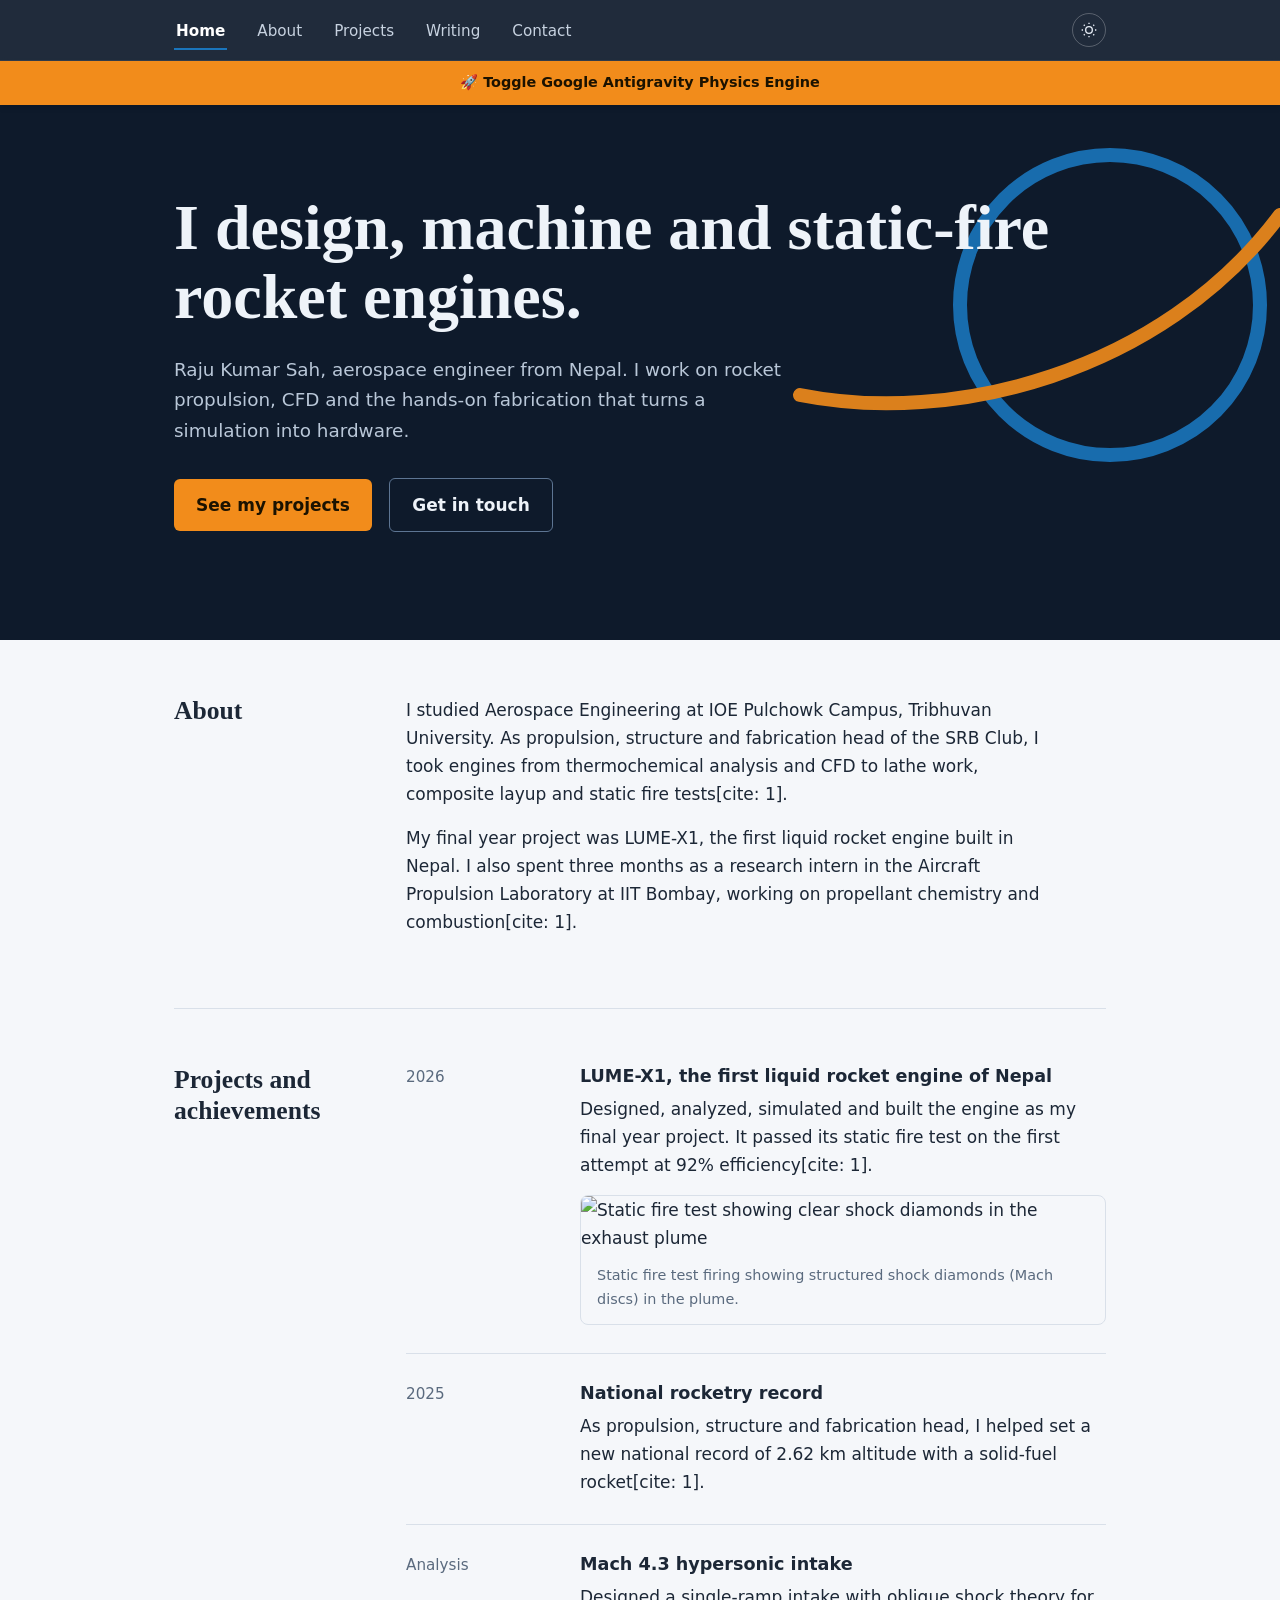
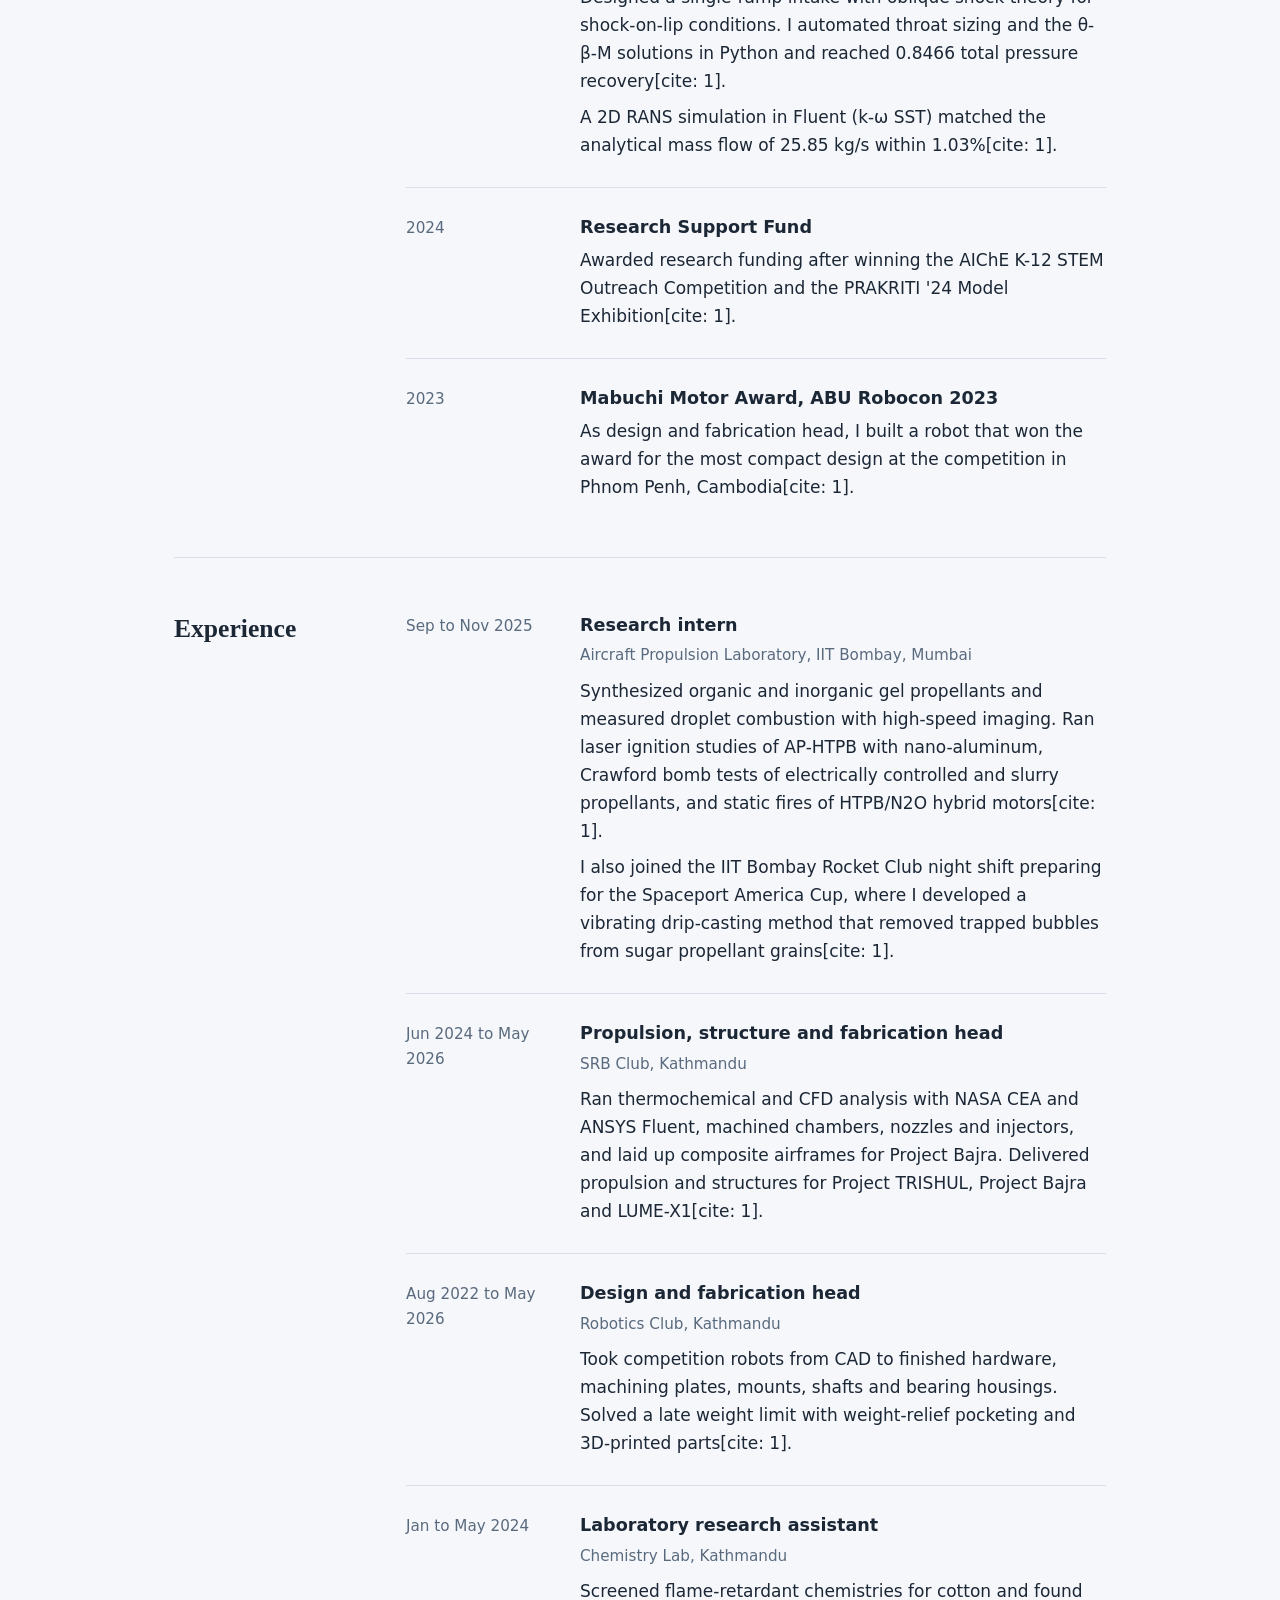
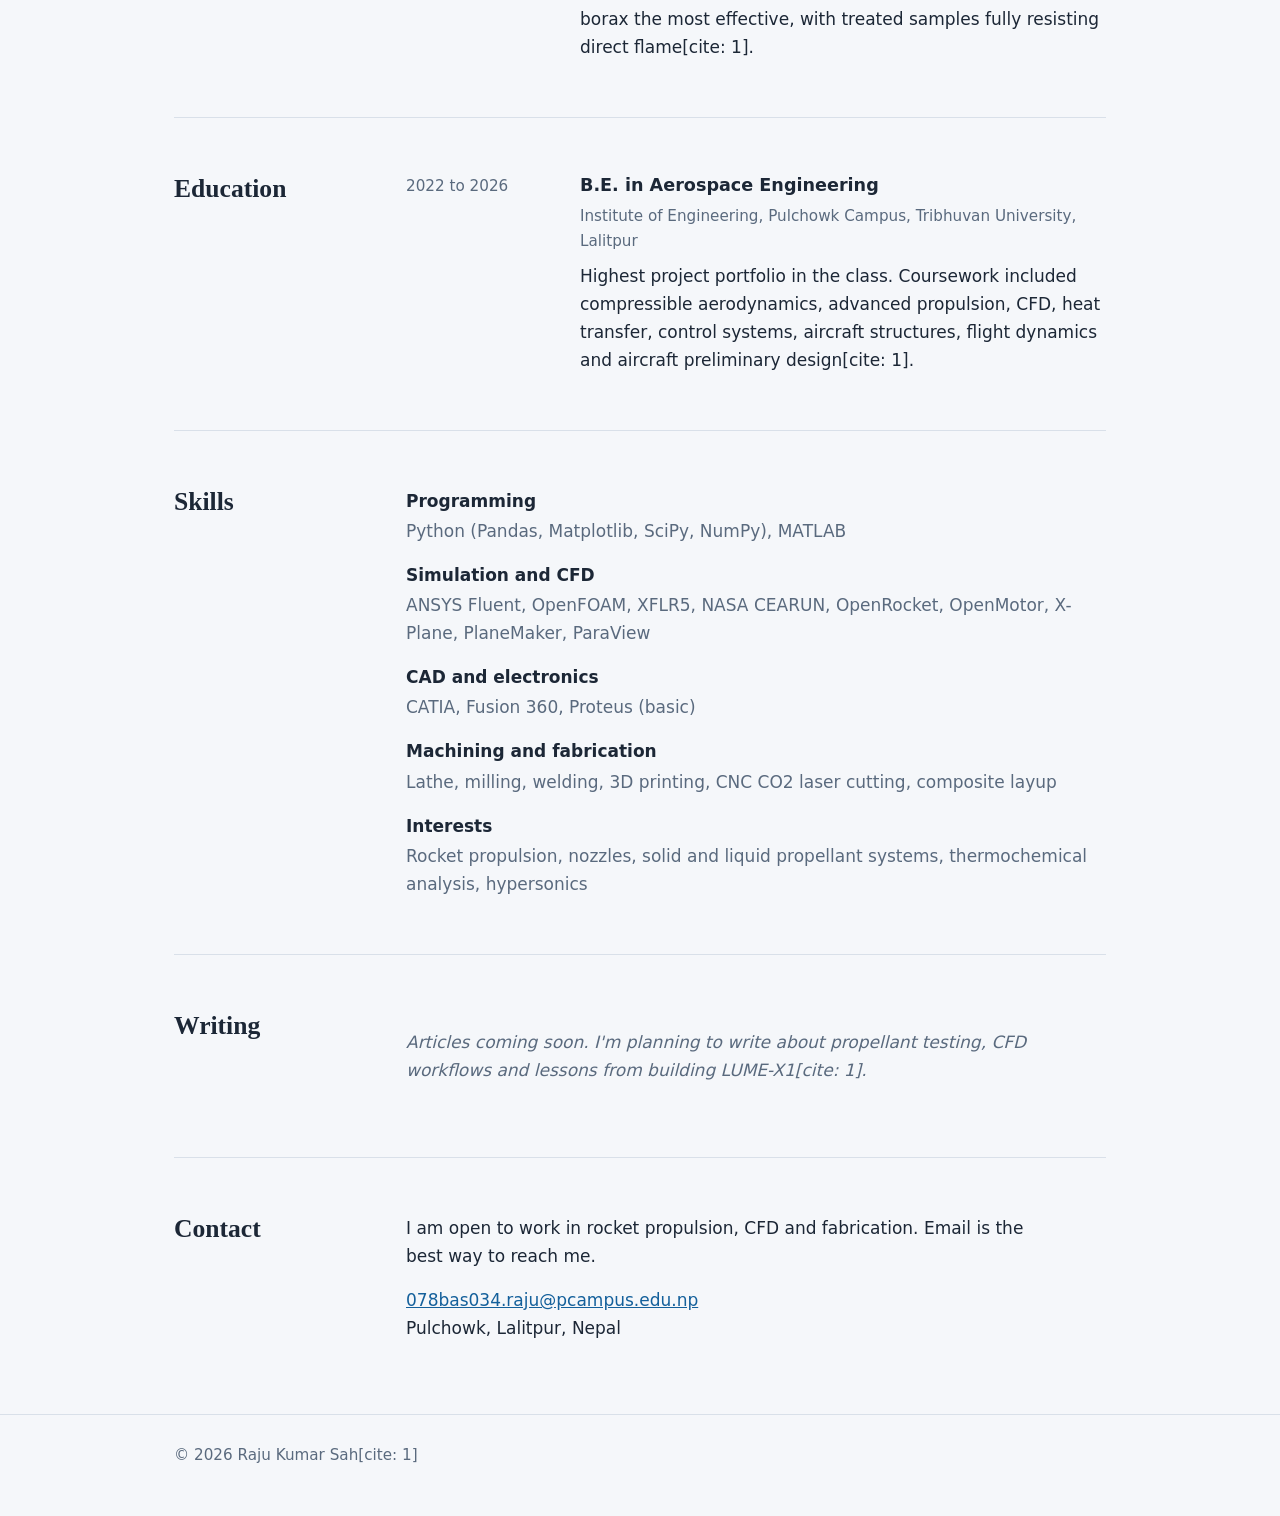
==== commit 43729618: "Update index1.html" ====
--- a/index1.html
+++ b/index1.html
@@ -6,6 +6,8 @@
 <title>Raju Kumar Sah | Aerospace Engineer</title>
 <meta name="description" content="Portfolio of Raju Kumar Sah, aerospace engineer from Nepal working on rocket propulsion, CFD and precision fabrication.">
 <link rel="icon" type="image/png" href="faviconn.png">
+<!-- Matter.js for authentic interactive antigravity physics -->
+<script src="https://cdnjs.cloudflare.com/ajax/libs/matter-js/0.19.0/matter.min.js"></script>
 <style>
   :root{
     --ink:#0e1a2b; --paper:#f5f7fa; --text:#1c2736; --muted:#5a6a7e; --line:#d9e0e9;
@@ -22,7 +24,7 @@
   .wrap{max-width:980px;margin:0 auto;padding:0 24px}
 
   /* Nav */
-  nav{position:sticky;top:0;z-index:30;background:var(--navbg);backdrop-filter:blur(6px);
+  nav{position:sticky;top:0;z-index:300;background:var(--navbg);backdrop-filter:blur(6px);
     border-bottom:1px solid rgba(255,255,255,.08)}
   nav .wrap{display:flex;align-items:center;justify-content:space-between;height:60px}
   .navlinks{display:flex;gap:28px;list-style:none;margin:0;padding:0}
@@ -34,6 +36,10 @@
     background:transparent;color:#e7edf6;display:flex;align-items:center;justify-content:center;cursor:pointer}
   #themeBtn svg{width:16px;height:16px}
   .navToggle{display:none;background:none;border:0;color:#e7edf6;font-size:1.4rem;cursor:pointer}
+
+  /* Antigravity Toggle Bar */
+  .ag-control{background:var(--orange);color:#1b1200;text-align:center;padding:10px;font-weight:700;font-size:0.9rem;cursor:pointer;position:sticky;top:60px;z-index:290;box-shadow:0 2px 6px rgba(0,0,0,0.15);transition:background 0.2s}
+  .ag-control:hover{background:#d97a15}
 
   /* Hero */
   .hero{background:var(--ink);color:#eef3f9;position:relative;overflow:hidden}
@@ -100,6 +106,8 @@
     </div>
   </nav>
 
+  <div class="ag-control" id="agToggleBtn">🚀 Toggle Google Antigravity Physics Engine</div>
+
   <header class="hero" id="top">
     <svg class="arc" viewBox="0 0 560 360" fill="none" aria-hidden="true">
       <circle cx="330" cy="180" r="150" stroke="#1a75bc" stroke-width="14"/>
@@ -307,102 +315,88 @@
       sections.forEach(function (s) { io.observe(s); });
     })();
 
-    /* Enhanced Antigravity Orbital Particle Simulation */
+    /* Google Antigravity Physics Engine Integration using Matter.js */
     (function () {
-      var hero = document.querySelector('.hero');
-      var cv = document.getElementById('fx');
-      if (!hero || !cv || matchMedia('(prefers-reduced-motion: reduce)').matches) return;
-      var ctx = cv.getContext('2d');
-      var dpr = Math.min(window.devicePixelRatio || 1, 2);
-      var W, H, rockets = [], puffs = [], anchor = null, lastLaunch = 0;
-
-      function size() {
-        W = hero.clientWidth; H = hero.clientHeight;
-        cv.width = W * dpr; cv.height = H * dpr;
-        ctx.setTransform(dpr, 0, 0, dpr, 0, 0);
-      }
-      size();
-      addEventListener('resize', size);
-
-      hero.addEventListener('pointermove', function (e) {
-        if (e.pointerType === 'touch') return;
-        var r = hero.getBoundingClientRect();
-        var x = e.clientX - r.left, y = e.clientY - r.top;
-        if (!anchor) { anchor = { x: x, y: y }; return; }
-        var now = Date.now();
-        if (now - lastLaunch > 200 && Math.hypot(x - anchor.x, y - anchor.y) > 12 && rockets.length < 15) {
-          var dir = Math.random() * Math.PI * 2;
-          rockets.push({ x: x, y: y, base: dir, a: dir, v: 1.0, age: 0, ph: Math.random() * 6 });
-          lastLaunch = now;
-          anchor = { x: x, y: y };
+      var agActive = false;
+      var engine, render, runner;
+      var toggleBtn = document.getElementById('agToggleBtn');
+
+      toggleBtn.addEventListener('click', function () {
+        agActive = !agActive;
+        if (agActive) {
+          toggleBtn.innerText = "🛑 Reset Antigravity Physics";
+          startAntigravity();
+        } else {
+          location.reload(); // Simple reset back to normal layout
         }
       });
-      hero.addEventListener('pointerleave', function () { anchor = null; });
-
-      function drawRocket(k) {
-        ctx.save();
-        ctx.translate(k.x, k.y);
-        ctx.rotate(k.a);
-        ctx.globalCompositeOperation = 'lighter';
-        var L = 12 + k.v * 4;
-        var g = ctx.createLinearGradient(-19, 0, -19 - L, 0);
-        g.addColorStop(0, 'rgba(255,225,160,0.95)');
-        g.addColorStop(0.4, 'rgba(255,150,50,0.6)');
-        g.addColorStop(1, 'rgba(255,100,20,0)');
-        ctx.fillStyle = g;
-        ctx.beginPath(); ctx.moveTo(-19, -4); ctx.quadraticCurveTo(-19 - L * 0.6, -3, -19 - L, 0);
-        ctx.quadraticCurveTo(-19 - L * 0.6, 3, -19, 4); ctx.fill();
-        ctx.fillStyle = 'rgba(255,245,220,0.7)';
-        ctx.beginPath(); ctx.moveTo(-19, -1.8); ctx.lineTo(-19 - L * 0.45, 0); ctx.lineTo(-19, 1.8); ctx.fill();
-        ctx.globalCompositeOperation = 'source-over';
-        ctx.fillStyle = '#1a75bc';
-        ctx.beginPath(); ctx.moveTo(-14, -3.5); ctx.lineTo(-18, -8); ctx.lineTo(-9, -3.5); ctx.fill();
-        ctx.beginPath(); ctx.moveTo(-14, 3.5); ctx.lineTo(-18, 8); ctx.lineTo(-9, 3.5); ctx.fill();
-        ctx.fillStyle = '#7c8ba0';
-        ctx.beginPath(); ctx.moveTo(-14, -2); ctx.lineTo(-19, -4); ctx.lineTo(-19, 4); ctx.lineTo(-14, 2); ctx.fill();
-        ctx.fillStyle = '#e9f1fb';
-        ctx.fillRect(-14, -3.5, 26, 7);
-        ctx.fillStyle = '#2c3a4d';
-        ctx.fillRect(-2, -3.5, 3, 7);
-        ctx.fillStyle = '#f28c1b';
-        ctx.beginPath(); ctx.moveTo(12, -3.5); ctx.quadraticCurveTo(21, -2.5, 26, 0);
-        ctx.quadraticCurveTo(21, 2.5, 12, 3.5); ctx.fill();
-        ctx.restore();
+
+      function startAntigravity() {
+        var { Engine, Render, Runner, Bodies, Composite, Mouse, MouseConstraint, Constraint } = Matter;
+
+        engine = Engine.create();
+        engine.gravity.y = -0.8; // Zero/Negative gravity float effect
+
+        var width = window.innerWidth;
+        var height = Math.max(document.body.scrollHeight, window.innerHeight);
+
+        // Convert key block elements into physical falling/floating bodies
+        var selector = 'h1, h2, h3, p, .btn, .media-card';
+        var elements = document.querySelectorAll(selector);
+        var bodiesMap = new Map();
+
+        elements.forEach(function(el) {
+          var rect = el.getBoundingClientRect();
+          var x = rect.left + rect.width / 2 + window.scrollX;
+          var y = rect.top + rect.height / 2 + window.scrollY;
+
+          el.style.position = 'absolute';
+          el.style.left = (rect.left + window.scrollX) + 'px';
+          el.style.top = (rect.top + window.scrollY) + 'px';
+          el.style.width = rect.width + 'px';
+          el.style.margin = '0';
+          el.style.zIndex = '999';
+
+          var body = Bodies.rectangle(x, y, rect.width, rect.height, {
+            restitution: 0.8,
+            frictionAir: 0.02
+          });
+          bodiesMap.set(body, el);
+          Composite.add(engine.world, body);
+        });
+
+        // Add invisible walls around the page bounds
+        var wallOptions = { isStatic: true };
+        var walls = [
+          Bodies.rectangle(width / 2, -500, width * 3, 1000, wallOptions), // Top
+          Bodies.rectangle(width / 2, height + 500, width * 3, 1000, wallOptions), // Bottom
+          Bodies.rectangle(-500, height / 2, 1000, height * 3, wallOptions), // Left
+          Bodies.rectangle(width + 500, height / 2, 1000, height * 3, wallOptions) // Right
+        ];
+        Composite.add(engine.world, walls);
+
+        // Mouse control to throw elements around
+        var mouse = Mouse.create(document.body);
+        var mouseConstraint = MouseConstraint.create(engine, {
+          mouse: mouse,
+          constraint: { stiffness: 0.2, render: { visible: false } }
+        });
+        Composite.add(engine.world, mouseConstraint);
+
+        runner = Runner.create();
+        Runner.run(runner, engine);
+
+        // Sync Matter.js physics positions back to DOM elements every frame
+        (function updateDOM() {
+          if (!agActive) return;
+          bodiesMap.forEach(function(el, body) {
+            var pos = body.position;
+            var angle = body.angle;
+            el.style.transform = `translate(${pos.x - (parseFloat(el.style.left) + el.offsetWidth/2)}px, ${pos.y - (parseFloat(el.style.top) + el.offsetHeight/2)}px) rotate(${angle}rad)`;
+          });
+          requestAnimationFrame(updateDOM);
+        })();
       }
-
-      function frame() {
-        ctx.clearRect(0, 0, W, H);
-        var i, p, k;
-        for (i = rockets.length - 1; i >= 0; i--) {
-          k = rockets[i];
-          k.v = Math.min(k.v + 0.04, 4.5);
-          k.age++;
-          // Antigravity upward drift curve component
-          k.a = k.base + Math.sin(k.age * 0.1 + k.ph) * 0.05 - 0.002 * k.age;
-          k.x += Math.cos(k.a) * k.v; 
-          k.y += Math.sin(k.a) * k.v - 0.15; // Antigravity lift simulation
-          if (k.age > 320 || k.y < -60 || k.y > H + 60 || k.x < -60 || k.x > W + 60) { rockets.splice(i, 1); continue; }
-          var tx = k.x - Math.cos(k.a) * 20, ty = k.y - Math.sin(k.a) * 20;
-          if (puffs.length < 1000) {
-            puffs.push({ x: tx, y: ty, vx: (Math.random() - 0.5) * 0.4, vy: (Math.random() - 0.5) * 0.4 - 0.1, life: 1, r: 3, hot: true });
-            puffs.push({ x: tx, y: ty, vx: (Math.random() - 0.5) * 0.6, vy: (Math.random() - 0.5) * 0.6 - 0.1, life: 1, r: 5, hot: false });
-          }
-        }
-        ctx.globalCompositeOperation = 'lighter';
-        for (i = puffs.length - 1; i >= 0; i--) {
-          p = puffs[i];
-          p.x += p.vx; p.y += p.vy;
-          p.life -= p.hot ? 0.055 : 0.016;
-          p.r += p.hot ? 0.16 : 0.26;
-          if (p.life <= 0) { puffs.splice(i, 1); continue; }
-          ctx.fillStyle = p.hot ? 'rgba(255,170,70,' + (0.45 * p.life) + ')' : 'rgba(170,190,215,' + (0.18 * p.life) + ')';
-          ctx.beginPath(); ctx.arc(p.x, p.y, p.r, 0, 6.283); ctx.fill();
-        }
-        ctx.globalCompositeOperation = 'source-over';
-        for (i = 0; i < rockets.length; i++) drawRocket(rockets[i]);
-        requestAnimationFrame(frame);
-      }
-      frame();
     })();
   </script>
 </body>
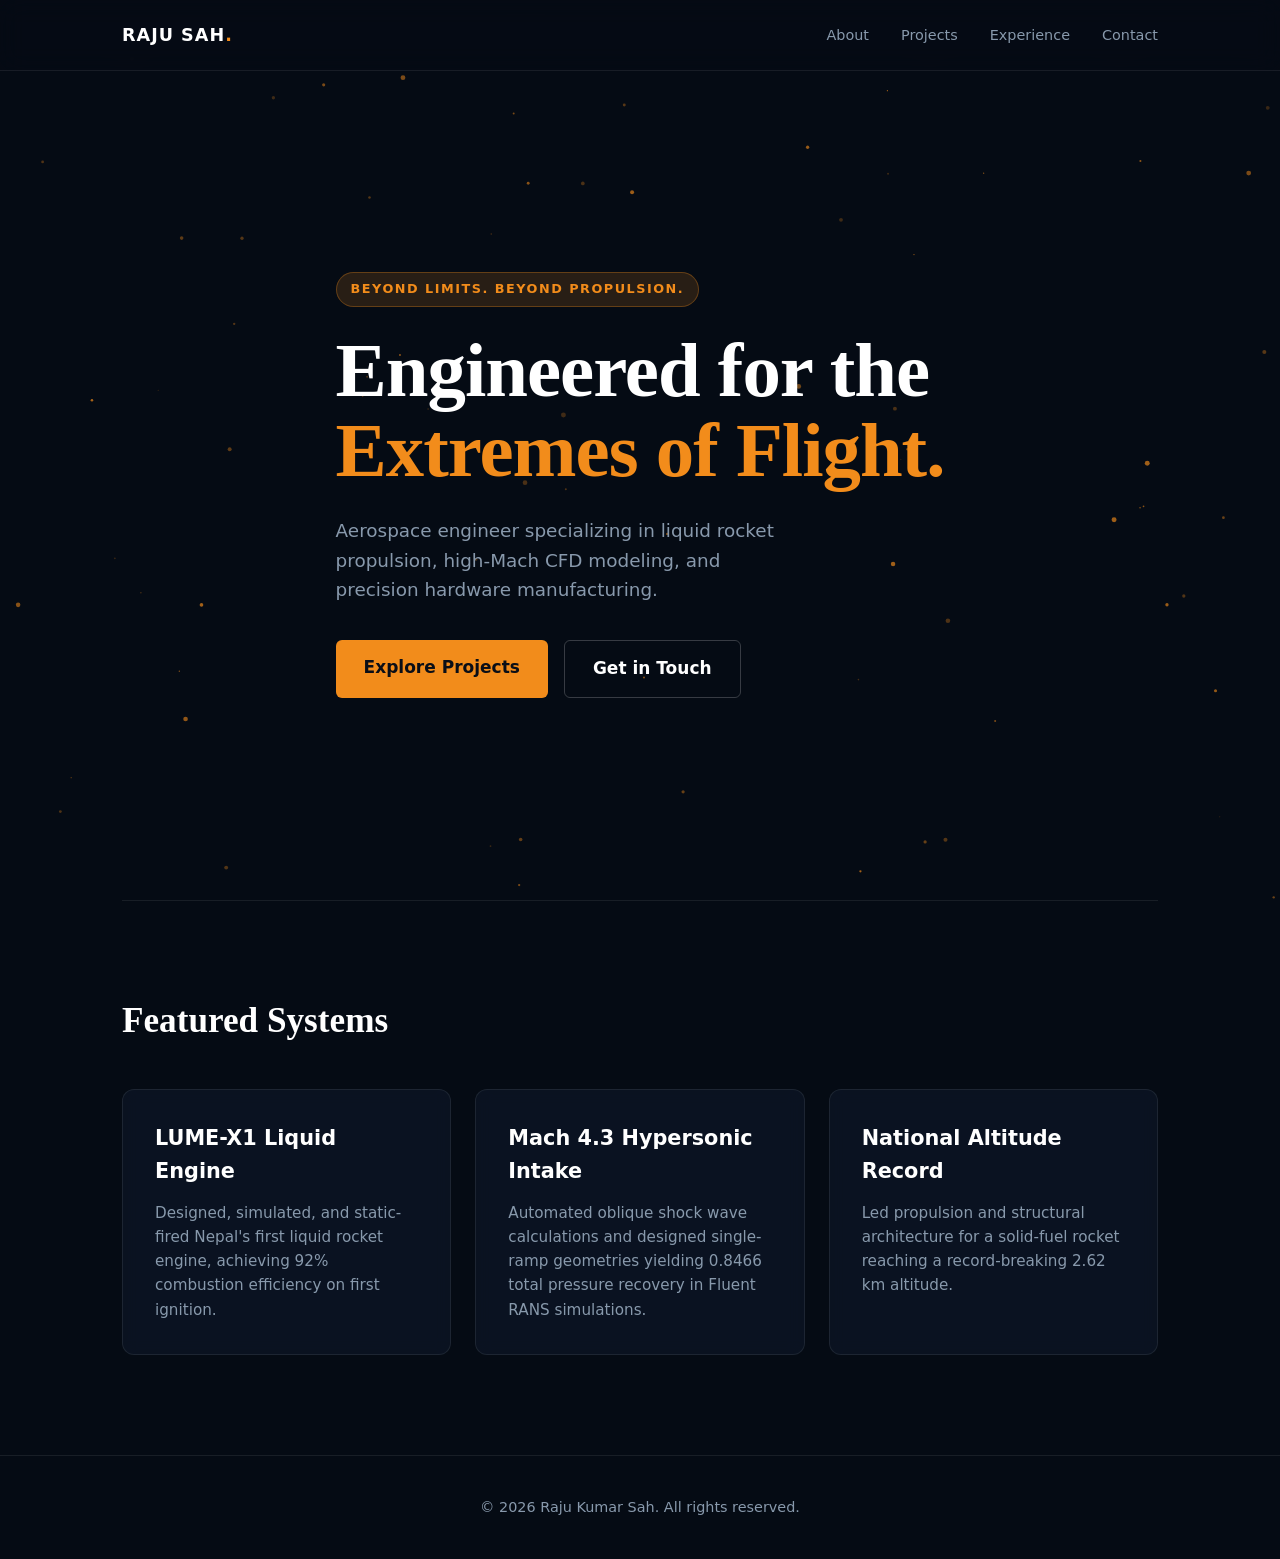
==== commit dde3297d: "Update index1.html" ====
--- a/index1.html
+++ b/index1.html
@@ -4,400 +4,186 @@
 <meta charset="UTF-8">
 <meta name="viewport" content="width=device-width, initial-scale=1">
 <title>Raju Kumar Sah | Aerospace Engineer</title>
-<meta name="description" content="Portfolio of Raju Kumar Sah, aerospace engineer from Nepal working on rocket propulsion, CFD and precision fabrication.">
 <link rel="icon" type="image/png" href="faviconn.png">
-<!-- Matter.js for authentic interactive antigravity physics -->
-<script src="https://cdnjs.cloudflare.com/ajax/libs/matter-js/0.19.0/matter.min.js"></script>
 <style>
-  :root{
-    --ink:#0e1a2b; --paper:#f5f7fa; --text:#1c2736; --muted:#5a6a7e; --line:#d9e0e9;
-    --blue:#1a75bc; --orange:#f28c1b; --link:#14609b; --navbg:rgba(14,26,43,.92);
-  }
-  html[data-theme="dark"]{
-    --paper:#0b1420; --text:#dfe6ef; --muted:#9aa9bc; --line:#223247; --link:#6db4ec;
+  :root {
+    --bg: #050b14;
+    --card-bg: rgba(13, 22, 38, 0.75);
+    --text: #e2e8f0;
+    --muted: #8899ac;
+    --accent: #f28c1b;
+    --blue: #1a75bc;
+    --border: rgba(255, 255, 255, 0.08);
   }
   *{box-sizing:border-box}
   html{scroll-behavior:smooth}
-  body{margin:0;background:var(--paper);color:var(--text);
-    font:17px/1.65 system-ui,-apple-system,"Segoe UI",Roboto,Arial,sans-serif}
-  a{color:var(--link)}
-  .wrap{max-width:980px;margin:0 auto;padding:0 24px}
+  body{margin:0;background:var(--bg);color:var(--text);font:17px/1.6 system-ui,-apple-system,sans-serif;overflow-x:hidden;}
+  
+  /* Cinematic Motion Canvas Background */
+  #motion-canvas {
+    position: fixed;
+    top: 0;
+    left: 0;
+    width: 100vw;
+    height: 100vh;
+    z-index: -1;
+    pointer-events: none;
+  }
 
-  /* Nav */
-  nav{position:sticky;top:0;z-index:300;background:var(--navbg);backdrop-filter:blur(6px);
-    border-bottom:1px solid rgba(255,255,255,.08)}
-  nav .wrap{display:flex;align-items:center;justify-content:space-between;height:60px}
-  .navlinks{display:flex;gap:28px;list-style:none;margin:0;padding:0}
-  .navlinks a{color:#c7d2e0;text-decoration:none;font-size:.95rem;padding:8px 2px;position:relative}
-  .navlinks a.active{color:#fff;font-weight:600}
-  .navlinks a.active::after{content:"";position:absolute;left:0;right:0;bottom:-2px;height:2px;background:var(--blue)}
+  .wrap{max-width:1100px;margin:0 auto;padding:0 32px}
+
+  /* Navigation */
+  nav{position:fixed;top:0;left:0;right:0;z-index:100;background:rgba(5,11,20,0.8);backdrop-filter:blur(12px);border-bottom:1px solid var(--border)}
+  nav .wrap{display:flex;align-items:center;justify-content:space-between;height:70px}
+  .logo{font-weight:800;letter-spacing:1px;color:#fff;font-size:1.1rem;text-decoration:none}
+  .logo span{color:var(--accent)}
+  .navlinks{display:flex;gap:32px;list-style:none;margin:0;padding:0}
+  .navlinks a{color:var(--muted);text-decoration:none;font-size:.9rem;font-weight:500;transition:color 0.2s}
   .navlinks a:hover{color:#fff}
-  #themeBtn{width:34px;height:34px;border-radius:50%;border:1px solid rgba(255,255,255,.25);
-    background:transparent;color:#e7edf6;display:flex;align-items:center;justify-content:center;cursor:pointer}
-  #themeBtn svg{width:16px;height:16px}
-  .navToggle{display:none;background:none;border:0;color:#e7edf6;font-size:1.4rem;cursor:pointer}
 
-  /* Antigravity Toggle Bar */
-  .ag-control{background:var(--orange);color:#1b1200;text-align:center;padding:10px;font-weight:700;font-size:0.9rem;cursor:pointer;position:sticky;top:60px;z-index:290;box-shadow:0 2px 6px rgba(0,0,0,0.15);transition:background 0.2s}
-  .ag-control:hover{background:#d97a15}
+  /* Hero Section with Cinematic Motion */
+  .hero{min-height:100vh;display:flex;align-items:center;position:relative;padding-top:70px}
+  .hero-content{max-width:700px;z-index:2}
+  .badge{display:inline-block;padding:6px 14px;background:rgba(242,140,27,0.15);color:var(--accent);border:1px solid rgba(242,140,27,0.3);border-radius:20px;font-size:0.8rem;font-weight:700;text-transform:uppercase;letter-spacing:1.5px;margin-bottom:24px;}
+  .hero h1{font:800 clamp(2.8rem, 6vw, 5rem)/1.05 Georgia, serif;margin:0 0 24px;color:#fff;letter-spacing:-1px}
+  .hero h1 span{color:var(--accent);display:block}
+  .hero p{color:var(--muted);font-size:1.15rem;margin:0 0 36px;max-width:38ch}
+  
+  .btn-group{display:flex;gap:16px}
+  .btn{padding:14px 28px;border-radius:6px;font-weight:600;text-decoration:none;transition:all 0.2s}
+  .btn.primary{background:var(--accent);color:#0a0e17}
+  .btn.primary:hover{background:#ff9f33;transform:translateY(-2px)}
+  .btn.outline{border:1px solid rgba(255,255,255,0.2);color:#fff}
+  .btn.outline:hover{border-color:#fff;background:rgba(255,255,255,0.05)}
 
-  /* Hero */
-  .hero{background:var(--ink);color:#eef3f9;position:relative;overflow:hidden}
-  .hero .wrap{padding-top:88px;padding-bottom:96px;position:relative;z-index:1}
-  .hero h1{font:700 clamp(2.2rem,6vw,4rem)/1.08 Georgia,"Times New Roman",serif;margin:0 0 24px;max-width:15em}
-  .hero p{margin:0 0 32px;max-width:34em;color:#b9c7d8;font-size:1.15rem}
-  .btn{display:inline-block;padding:12px 22px;border-radius:6px;text-decoration:none;font-weight:600;margin:0 12px 12px 0}
-  .btn.primary{background:var(--orange);color:#1b1200}
-  .btn.ghost{border:1.5px solid #5d7593;color:#eef3f9}
-  .arc{position:absolute;right:-60px;top:20px;width:560px;max-width:90vw;opacity:.9}
-  #fx{position:absolute;inset:0;width:100%;height:100%;pointer-events:none}
+  /* Content Sections */
+  section{padding:100px 0;border-top:1px solid var(--border)}
+  h2{font:700 2.2rem Georgia,serif;margin:0 0 48px;color:#fff}
+  
+  .grid{display:grid;grid-template-columns:repeat(auto-fit,minmax(320px,1fr));gap:24px}
+  .card{background:var(--card-bg);border:1px solid var(--border);border-radius:12px;padding:32px;backdrop-filter:blur(8px);transition:transform 0.3s, border-color 0.3s}
+  .card:hover{transform:translateY(-4px);border-color:rgba(242,140,27,0.4)}
+  .card h3{margin:0 0 12px;color:#fff;font-size:1.3rem}
+  .card p{color:var(--muted);margin:0;font-size:0.95rem}
 
-  /* Sections */
-  .sec{display:grid;grid-template-columns:200px 1fr;gap:32px;padding:56px 0;border-top:1px solid var(--line)}
-  main .sec:first-child{border-top:0}
-  h2{font:700 1.6rem/1.2 Georgia,"Times New Roman",serif;margin:0}
-  .entry{display:grid;grid-template-columns:150px 1fr;gap:24px;padding:0 0 28px;margin:0 0 28px;border-bottom:1px solid var(--line)}
-  .entry:last-child{border-bottom:0;margin-bottom:0;padding-bottom:0}
-  .when{color:var(--muted);font-size:.95rem}
-  h3{margin:0 0 6px;font-size:1.1rem;line-height:1.35}
-  .org{color:var(--muted);margin:0 0 8px;font-size:.95rem}
-  .entry p{margin:0 0 8px;max-width:60ch}
-  .entry p:last-child{margin-bottom:0}
-  .about p{margin:0 0 16px;max-width:60ch}
-  dl{margin:0}
-  dt{font-weight:700;margin-top:16px}
-  dt:first-child{margin-top:0}
-  dd{margin:2px 0 0;color:var(--muted)}
-  .soon{color:var(--muted);font-style:italic}
-  footer{border-top:1px solid var(--line);padding:28px 0 48px;color:var(--muted);font-size:.95rem}
+  footer{padding:40px 0;text-align:center;color:var(--muted);font-size:0.9rem;border-top:1px solid var(--border)}
 
-  /* Image showcase card styling */
-  .media-card { margin-top: 16px; border-radius: 8px; overflow: hidden; border: 1px solid var(--line); background: var(--paper); max-width: 600px; }
-  .media-card img { width: 100%; height: auto; display: block; }
-  .media-caption { padding: 12px 16px; font-size: 0.9rem; color: var(--muted); }
-
-  @media (max-width:760px){
-    .navlinks{position:fixed;top:60px;left:0;right:0;background:var(--navbg);flex-direction:column;
-      gap:0;padding:8px 24px 16px;display:none}
-    .navlinks.open{display:flex}
-    .navlinks a{padding:12px 0;border-bottom:1px solid rgba(255,255,255,.08)}
-    .navToggle{display:block}
-    .sec{grid-template-columns:1fr;gap:20px;padding:40px 0}
-    .entry{grid-template-columns:1fr;gap:4px}
-    .hero .wrap{padding-top:64px;padding-bottom:72px}
-    .arc{opacity:.35;right:-140px}
+  @media(max-width:768px){
+    .navlinks{display:none}
   }
 </style>
 </head>
 <body>
+
+  <!-- Background Dynamic Particle/Motion Simulation Canvas -->
+  <canvas id="motion-canvas"></canvas>
+
   <nav>
     <div class="wrap">
-      <button class="navToggle" id="navToggle" aria-label="Menu">&#9776;</button>
-      <ul class="navlinks" id="navLinks">
-        <li><a href="#top" data-nav="top" class="active">Home</a></li>
-        <li><a href="#about" data-nav="about">About</a></li>
-        <li><a href="#projects" data-nav="projects">Projects</a></li>
-        <li><a href="#writing" data-nav="writing">Writing</a></li>
-        <li><a href="#contact" data-nav="contact">Contact</a></li>
+      <a href="#" class="logo">RAJU SAH<span>.</span></a>
+      <ul class="navlinks">
+        <li><a href="#about">About</a></li>
+        <li><a href="#projects">Projects</a></li>
+        <li><a href="#experience">Experience</a></li>
+        <li><a href="#contact">Contact</a></li>
       </ul>
-      <button id="themeBtn" aria-label="Toggle dark or light theme">
-        <svg id="themeIcon" viewBox="0 0 24 24" fill="none" stroke="currentColor" stroke-width="2"><circle cx="12" cy="12" r="5"/><path d="M12 1v2M12 21v2M4.2 4.2l1.4 1.4M18.4 18.4l1.4 1.4M1 12h2M21 12h2M4.2 19.8l1.4-1.4M18.4 5.6l1.4-1.4"/></svg>
-      </button>
     </div>
   </nav>
 
-  <div class="ag-control" id="agToggleBtn">🚀 Toggle Google Antigravity Physics Engine</div>
-
-  <header class="hero" id="top">
-    <svg class="arc" viewBox="0 0 560 360" fill="none" aria-hidden="true">
-      <circle cx="330" cy="180" r="150" stroke="#1a75bc" stroke-width="14"/>
-      <path d="M20 270 C 170 300, 380 250, 500 90" stroke="#f28c1b" stroke-width="14" stroke-linecap="round"/>
-    </svg>
-    <canvas id="fx" aria-hidden="true"></canvas>
+  <header class="hero">
     <div class="wrap">
-      <h1>I design, machine and static-fire rocket engines.</h1>
-      <p>Raju Kumar Sah, aerospace engineer from Nepal. I work on rocket propulsion, CFD and the hands-on fabrication that turns a simulation into hardware.</p>
-      <a class="btn primary" href="#projects">See my projects</a>
-      <a class="btn ghost" href="#contact">Get in touch</a>
+      <div class="hero-content">
+        <div class="badge">Beyond Limits. Beyond Propulsion.</div>
+        <h1>Engineered for the <span>Extremes of Flight.</span></h1>
+        <p>Aerospace engineer specializing in liquid rocket propulsion, high-Mach CFD modeling, and precision hardware manufacturing.</p>
+        <div class="btn-group">
+          <a href="#projects" class="btn primary">Explore Projects</a>
+          <a href="#contact" class="btn outline">Get in Touch</a>
+        </div>
+      </div>
     </div>
   </header>
 
   <main class="wrap">
-    <section class="sec about" id="about">
-      <h2>About</h2>
-      <div>
-        <p>I studied Aerospace Engineering at IOE Pulchowk Campus, Tribhuvan University. As propulsion, structure and fabrication head of the SRB Club, I took engines from thermochemical analysis and CFD to lathe work, composite layup and static fire tests[cite: 1].</p>
-        <p>My final year project was LUME-X1, the first liquid rocket engine built in Nepal. I also spent three months as a research intern in the Aircraft Propulsion Laboratory at IIT Bombay, working on propellant chemistry and combustion[cite: 1].</p>
-      </div>
-    </section>
-
-    <section class="sec" id="projects">
-      <h2>Projects and achievements</h2>
-      <div>
-        <article class="entry">
-          <div class="when">2026</div>
-          <div>
-            <h3>LUME-X1, the first liquid rocket engine of Nepal</h3>
-            <p>Designed, analyzed, simulated and built the engine as my final year project. It passed its static fire test on the first attempt at 92% efficiency[cite: 1].</p>
-            <div class="media-card">
-              <img src="shock.jpg" alt="Static fire test showing clear shock diamonds in the exhaust plume">
-              <div class="media-caption">Static fire test firing showing structured shock diamonds (Mach discs) in the plume.</div>
-            </div>
-          </div>
-        </article>
-        <article class="entry">
-          <div class="when">2025</div>
-          <div>
-            <h3>National rocketry record</h3>
-            <p>As propulsion, structure and fabrication head, I helped set a new national record of 2.62 km altitude with a solid-fuel rocket[cite: 1].</p>
-          </div>
-        </article>
-        <article class="entry">
-          <div class="when">Analysis</div>
-          <div>
-            <h3>Mach 4.3 hypersonic intake</h3>
-            <p>Designed a single-ramp intake with oblique shock theory for shock-on-lip conditions. I automated throat sizing and the &theta;-&beta;-M solutions in Python and reached 0.8466 total pressure recovery[cite: 1].</p>
-            <p>A 2D RANS simulation in Fluent (k-&omega; SST) matched the analytical mass flow of 25.85 kg/s within 1.03%[cite: 1].</p>
-          </div>
-        </article>
-        <article class="entry">
-          <div class="when">2024</div>
-          <div>
-            <h3>Research Support Fund</h3>
-            <p>Awarded research funding after winning the AIChE K-12 STEM Outreach Competition and the PRAKRITI '24 Model Exhibition[cite: 1].</p>
-          </div>
-        </article>
-        <article class="entry">
-          <div class="when">2023</div>
-          <div>
-            <h3>Mabuchi Motor Award, ABU Robocon 2023</h3>
-            <p>As design and fabrication head, I built a robot that won the award for the most compact design at the competition in Phnom Penh, Cambodia[cite: 1].</p>
-          </div>
-        </article>
-      </div>
-    </section>
-
-    <section class="sec" id="experience">
-      <h2>Experience</h2>
-      <div>
-        <article class="entry">
-          <div class="when">Sep to Nov 2025</div>
-          <div>
-            <h3>Research intern</h3>
-            <p class="org">Aircraft Propulsion Laboratory, IIT Bombay, Mumbai</p>
-            <p>Synthesized organic and inorganic gel propellants and measured droplet combustion with high-speed imaging. Ran laser ignition studies of AP-HTPB with nano-aluminum, Crawford bomb tests of electrically controlled and slurry propellants, and static fires of HTPB/N2O hybrid motors[cite: 1].</p>
-            <p>I also joined the IIT Bombay Rocket Club night shift preparing for the Spaceport America Cup, where I developed a vibrating drip-casting method that removed trapped bubbles from sugar propellant grains[cite: 1].</p>
-          </div>
-        </article>
-        <article class="entry">
-          <div class="when">Jun 2024 to May 2026</div>
-          <div>
-            <h3>Propulsion, structure and fabrication head</h3>
-            <p class="org">SRB Club, Kathmandu</p>
-            <p>Ran thermochemical and CFD analysis with NASA CEA and ANSYS Fluent, machined chambers, nozzles and injectors, and laid up composite airframes for Project Bajra. Delivered propulsion and structures for Project TRISHUL, Project Bajra and LUME-X1[cite: 1].</p>
-          </div>
-        </article>
-        <article class="entry">
-          <div class="when">Aug 2022 to May 2026</div>
-          <div>
-            <h3>Design and fabrication head</h3>
-            <p class="org">Robotics Club, Kathmandu</p>
-            <p>Took competition robots from CAD to finished hardware, machining plates, mounts, shafts and bearing housings. Solved a late weight limit with weight-relief pocketing and 3D-printed parts[cite: 1].</p>
-          </div>
-        </article>
-        <article class="entry">
-          <div class="when">Jan to May 2024</div>
-          <div>
-            <h3>Laboratory research assistant</h3>
-            <p class="org">Chemistry Lab, Kathmandu</p>
-            <p>Screened flame-retardant chemistries for cotton and found borax the most effective, with treated samples fully resisting direct flame[cite: 1].</p>
-          </div>
-        </article>
-      </div>
-    </section>
-
-    <section class="sec" id="education">
-      <h2>Education</h2>
-      <div>
-        <article class="entry">
-          <div class="when">2022 to 2026</div>
-          <div>
-            <h3>B.E. in Aerospace Engineering</h3>
-            <p class="org">Institute of Engineering, Pulchowk Campus, Tribhuvan University, Lalitpur</p>
-            <p>Highest project portfolio in the class. Coursework included compressible aerodynamics, advanced propulsion, CFD, heat transfer, control systems, aircraft structures, flight dynamics and aircraft preliminary design[cite: 1].</p>
-          </div>
-        </article>
-      </div>
-    </section>
-
-    <section class="sec" id="skills">
-      <h2>Skills</h2>
-      <dl>
-        <dt>Programming</dt>
-        <dd>Python (Pandas, Matplotlib, SciPy, NumPy), MATLAB</dd>
-        <dt>Simulation and CFD</dt>
-        <dd>ANSYS Fluent, OpenFOAM, XFLR5, NASA CEARUN, OpenRocket, OpenMotor, X-Plane, PlaneMaker, ParaView</dd>
-        <dt>CAD and electronics</dt>
-        <dd>CATIA, Fusion 360, Proteus (basic)</dd>
-        <dt>Machining and fabrication</dt>
-        <dd>Lathe, milling, welding, 3D printing, CNC CO2 laser cutting, composite layup</dd>
-        <dt>Interests</dt>
-        <dd>Rocket propulsion, nozzles, solid and liquid propellant systems, thermochemical analysis, hypersonics</dd>
-      </dl>
-    </section>
-
-    <section class="sec" id="writing">
-      <h2>Writing</h2>
-      <div>
-        <p class="soon">Articles coming soon. I'm planning to write about propellant testing, CFD workflows and lessons from building LUME-X1[cite: 1].</p>
-      </div>
-    </section>
-
-    <section class="sec" id="contact">
-      <h2>Contact</h2>
-      <div class="about">
-        <p>I am open to work in rocket propulsion, CFD and fabrication. Email is the best way to reach me.</p>
-        <p><a href="mailto:078bas034.raju@pcampus.edu.np">078bas034.raju@pcampus.edu.np</a><br>Pulchowk, Lalitpur, Nepal</p>
+    <section id="projects">
+      <h2>Featured Systems</h2>
+      <div class="grid">
+        <div class="card">
+          <h3>LUME-X1 Liquid Engine</h3>
+          <p>Designed, simulated, and static-fired Nepal's first liquid rocket engine, achieving 92% combustion efficiency on first ignition.</p>
+        </div>
+        <div class="card">
+          <h3>Mach 4.3 Hypersonic Intake</h3>
+          <p>Automated oblique shock wave calculations and designed single-ramp geometries yielding 0.8466 total pressure recovery in Fluent RANS simulations.</p>
+        </div>
+        <div class="card">
+          <h3>National Altitude Record</h3>
+          <p>Led propulsion and structural architecture for a solid-fuel rocket reaching a record-breaking 2.62 km altitude.</p>
+        </div>
       </div>
     </section>
   </main>
 
   <footer>
-    <div class="wrap">&copy; 2026 Raju Kumar Sah[cite: 1]</div>
+    <div class="wrap">&copy; 2026 Raju Kumar Sah. All rights reserved.</div>
   </footer>
 
   <script>
-    /* Theme toggle, remembers choice */
-    (function () {
-      var root = document.documentElement;
-      var btn = document.getElementById('themeBtn');
-      var icon = document.getElementById('themeIcon');
-      var sunPath = '<circle cx="12" cy="12" r="5"/><path d="M12 1v2M12 21v2M4.2 4.2l1.4 1.4M18.4 18.4l1.4 1.4M1 12h2M21 12h2M4.2 19.8l1.4-1.4M18.4 5.6l1.4-1.4"/>';
-      var moonPath = '<path d="M21 12.8A9 9 0 1 1 11.2 3a7 7 0 0 0 9.8 9.8z"/>';
-      function apply(theme) {
-        if (theme === 'dark') { root.setAttribute('data-theme', 'dark'); icon.innerHTML = moonPath; }
-        else { root.removeAttribute('data-theme'); icon.innerHTML = sunPath; }
+    /* Cinematic Motion Canvas: Interactive drifting particle & thrust field effect */
+    const canvas = document.getElementById('motion-canvas');
+    const ctx = canvas.getContext('2d');
+
+    let width, height;
+    let particles = [];
+
+    function resize() {
+      width = canvas.width = window.innerWidth;
+      height = canvas.height = window.innerHeight;
+    }
+    window.addEventListener('resize', resize);
+    resize();
+
+    class Particle {
+      constructor() {
+        this.reset();
       }
-      var saved = null;
-      try { saved = localStorage.getItem('theme'); } catch (e) {}
-      if (!saved) saved = matchMedia('(prefers-color-scheme: dark)').matches ? 'dark' : 'light';
-      apply(saved);
-      btn.addEventListener('click', function () {
-        var next = root.getAttribute('data-theme') === 'dark' ? 'light' : 'dark';
-        apply(next);
-        try { localStorage.setItem('theme', next); } catch (e) {}
+      reset() {
+        this.x = Math.random() * width;
+        this.y = Math.random() * height;
+        this.size = Math.random() * 2 + 0.5;
+        this.speedX = (Math.random() - 0.5) * 0.4;
+        this.speedY = -Math.random() * 1.2 - 0.2; // Upward drift motion
+        this.opacity = Math.random() * 0.5 + 0.2;
+      }
+      update() {
+        this.x += this.speedX;
+        this.y += this.speedY;
+        if (this.y < 0) {
+          this.y = height + 10;
+          this.x = Math.random() * width;
+        }
+      }
+      draw() {
+        ctx.fillStyle = `rgba(242, 140, 27, ${this.opacity})`;
+        ctx.beginPath();
+        ctx.arc(this.x, this.y, this.size, 0, Math.PI * 2);
+        ctx.fill();
+      }
+    }
+
+    for (let i = 0; i < 80; i++) {
+      particles.push(new Particle());
+    }
+
+    function animate() {
+      ctx.clearRect(0, 0, width, height);
+      particles.forEach(p => {
+        p.update();
+        p.draw();
       });
-    })();
-
-    /* Mobile nav toggle */
-    (function () {
-      var t = document.getElementById('navToggle');
-      var l = document.getElementById('navLinks');
-      t.addEventListener('click', function () { l.classList.toggle('open'); });
-      l.addEventListener('click', function (e) { if (e.target.tagName === 'A') l.classList.remove('open'); });
-    })();
-
-    /* Highlight active nav link while scrolling */
-    (function () {
-      var links = Array.prototype.slice.call(document.querySelectorAll('.navlinks a'));
-      var ids = links.map(function (a) { return a.getAttribute('data-nav'); });
-      var sections = ids.map(function (id) { return document.getElementById(id); }).filter(Boolean);
-      if (!('IntersectionObserver' in window) || !sections.length) return;
-      var io = new IntersectionObserver(function (entries) {
-        entries.forEach(function (e) {
-          if (e.isIntersecting) {
-            links.forEach(function (a) { a.classList.remove('active'); });
-            var match = links.filter(function (a) { return a.getAttribute('data-nav') === e.target.id; })[0];
-            if (match) match.classList.add('active');
-          }
-        });
-      }, { rootMargin: '-40% 0px -55% 0px' });
-      sections.forEach(function (s) { io.observe(s); });
-    })();
-
-    /* Google Antigravity Physics Engine Integration using Matter.js */
-    (function () {
-      var agActive = false;
-      var engine, render, runner;
-      var toggleBtn = document.getElementById('agToggleBtn');
-
-      toggleBtn.addEventListener('click', function () {
-        agActive = !agActive;
-        if (agActive) {
-          toggleBtn.innerText = "🛑 Reset Antigravity Physics";
-          startAntigravity();
-        } else {
-          location.reload(); // Simple reset back to normal layout
-        }
-      });
-
-      function startAntigravity() {
-        var { Engine, Render, Runner, Bodies, Composite, Mouse, MouseConstraint, Constraint } = Matter;
-
-        engine = Engine.create();
-        engine.gravity.y = -0.8; // Zero/Negative gravity float effect
-
-        var width = window.innerWidth;
-        var height = Math.max(document.body.scrollHeight, window.innerHeight);
-
-        // Convert key block elements into physical falling/floating bodies
-        var selector = 'h1, h2, h3, p, .btn, .media-card';
-        var elements = document.querySelectorAll(selector);
-        var bodiesMap = new Map();
-
-        elements.forEach(function(el) {
-          var rect = el.getBoundingClientRect();
-          var x = rect.left + rect.width / 2 + window.scrollX;
-          var y = rect.top + rect.height / 2 + window.scrollY;
-
-          el.style.position = 'absolute';
-          el.style.left = (rect.left + window.scrollX) + 'px';
-          el.style.top = (rect.top + window.scrollY) + 'px';
-          el.style.width = rect.width + 'px';
-          el.style.margin = '0';
-          el.style.zIndex = '999';
-
-          var body = Bodies.rectangle(x, y, rect.width, rect.height, {
-            restitution: 0.8,
-            frictionAir: 0.02
-          });
-          bodiesMap.set(body, el);
-          Composite.add(engine.world, body);
-        });
-
-        // Add invisible walls around the page bounds
-        var wallOptions = { isStatic: true };
-        var walls = [
-          Bodies.rectangle(width / 2, -500, width * 3, 1000, wallOptions), // Top
-          Bodies.rectangle(width / 2, height + 500, width * 3, 1000, wallOptions), // Bottom
-          Bodies.rectangle(-500, height / 2, 1000, height * 3, wallOptions), // Left
-          Bodies.rectangle(width + 500, height / 2, 1000, height * 3, wallOptions) // Right
-        ];
-        Composite.add(engine.world, walls);
-
-        // Mouse control to throw elements around
-        var mouse = Mouse.create(document.body);
-        var mouseConstraint = MouseConstraint.create(engine, {
-          mouse: mouse,
-          constraint: { stiffness: 0.2, render: { visible: false } }
-        });
-        Composite.add(engine.world, mouseConstraint);
-
-        runner = Runner.create();
-        Runner.run(runner, engine);
-
-        // Sync Matter.js physics positions back to DOM elements every frame
-        (function updateDOM() {
-          if (!agActive) return;
-          bodiesMap.forEach(function(el, body) {
-            var pos = body.position;
-            var angle = body.angle;
-            el.style.transform = `translate(${pos.x - (parseFloat(el.style.left) + el.offsetWidth/2)}px, ${pos.y - (parseFloat(el.style.top) + el.offsetHeight/2)}px) rotate(${angle}rad)`;
-          });
-          requestAnimationFrame(updateDOM);
-        })();
-      }
-    })();
+      requestAnimationFrame(animate);
+    }
+    animate();
   </script>
 </body>
 </html>
